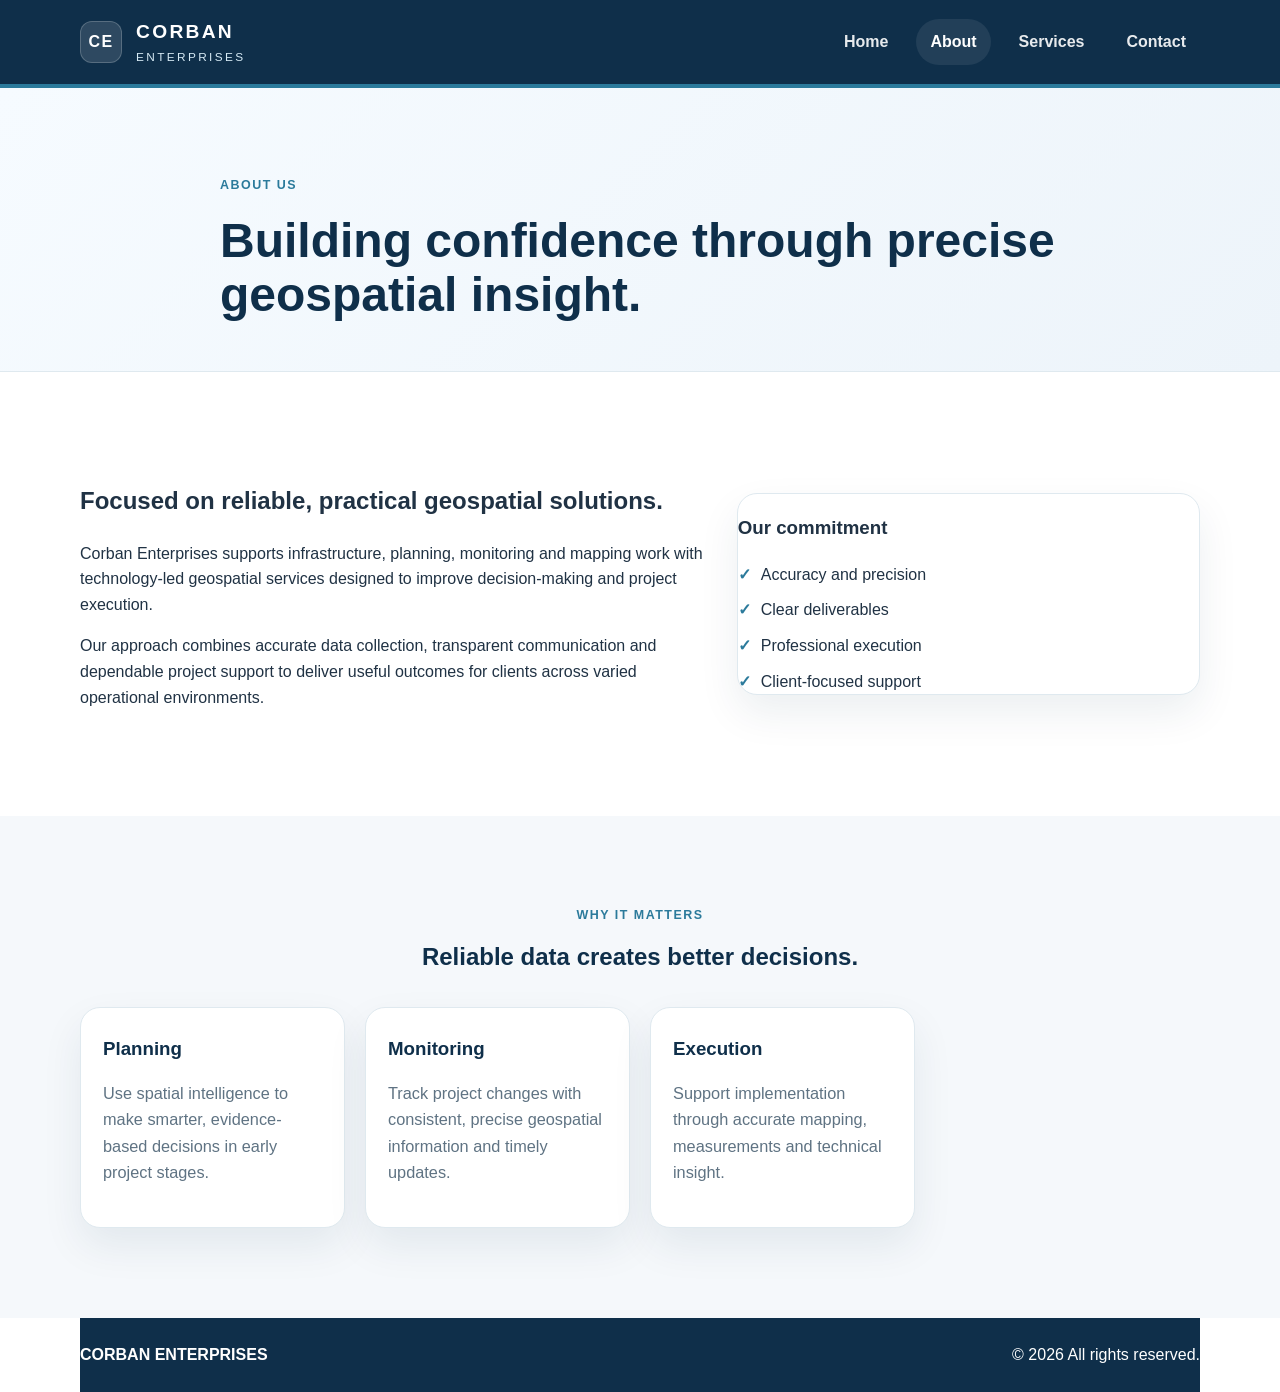
==== about.html @ 6159f9ee "Create a proper multi-page site structure with separate Home, About, Services, and Contact pages and" ====
<!DOCTYPE html>
<html lang="en">
<head>
  <meta charset="UTF-8">
  <meta name="viewport" content="width=device-width, initial-scale=1.0">
  <meta name="description" content="Learn about Corban Enterprises and our geospatial and survey expertise.">
  <title>Corban Enterprises | About</title>
  <link rel="stylesheet" href="style.css">
</head>
<body>
  <header class="site-header">
    <div class="container header-inner">
      <div class="brand" aria-label="Corban Enterprises">
        <span class="brand-mark">CE</span>
        <div>
          <h1>CORBAN</h1>
          <p>ENTERPRISES</p>
        </div>
      </div>

      <nav class="main-nav" aria-label="Main navigation">
        <a href="index.html">Home</a>
        <a href="about.html" class="active">About</a>
        <a href="services.html">Services</a>
        <a href="contact.html">Contact</a>
      </nav>
    </div>
  </header>

  <main>
    <section class="page-banner">
      <div class="container narrow">
        <p class="section-tag">ABOUT US</p>
        <h1>Building confidence through precise geospatial insight.</h1>
      </div>
    </section>

    <section class="section">
      <div class="container two-col">
        <div>
          <h2>Focused on reliable, practical geospatial solutions.</h2>
          <p>
            Corban Enterprises supports infrastructure, planning, monitoring and mapping work with
            technology-led geospatial services designed to improve decision-making and project execution.
          </p>
          <p>
            Our approach combines accurate data collection, transparent communication and dependable
            project support to deliver useful outcomes for clients across varied operational environments.
          </p>
        </div>

        <div class="card-box">
          <h3>Our commitment</h3>
          <ul class="check-list">
            <li>Accuracy and precision</li>
            <li>Clear deliverables</li>
            <li>Professional execution</li>
            <li>Client-focused support</li>
          </ul>
        </div>
      </div>
    </section>

    <section class="section alt-section">
      <div class="container">
        <div class="section-heading centered">
          <p class="section-tag">WHY IT MATTERS</p>
          <h2>Reliable data creates better decisions.</h2>
        </div>

        <div class="info-grid">
          <div class="info-box">
            <h3>Planning</h3>
            <p>Use spatial intelligence to make smarter, evidence-based decisions in early project stages.</p>
          </div>
          <div class="info-box">
            <h3>Monitoring</h3>
            <p>Track project changes with consistent, precise geospatial information and timely updates.</p>
          </div>
          <div class="info-box">
            <h3>Execution</h3>
            <p>Support implementation through accurate mapping, measurements and technical insight.</p>
          </div>
        </div>
      </div>
    </section>
  </main>

  <footer>
    <div class="container footer-inner">
      <p><strong>CORBAN ENTERPRISES</strong></p>
      <p>© <span id="year"></span> All rights reserved.</p>
    </div>
  </footer>

  <script src="script.js"></script>
</body>
</html>
---- style.css ----
* {
  box-sizing: border-box;
}

:root {
  --navy: #0f2f4a;
  --navy-dark: #0a1f2d;
  --blue: #2b7a9b;
  --blue-soft: #eaf4f9;
  --line: #dfe9ef;
  --card: #ffffff;
  --text: #203244;
  --muted: #5f7383;
  --bg: #f5f8fb;
  --shadow: 0 18px 40px rgba(15, 47, 74, 0.08);
}

html {
  scroll-behavior: smooth;
}

body {
  margin: 0;
  font-family: Arial, Helvetica, sans-serif;
  color: var(--text);
  background: #ffffff;
  line-height: 1.6;
}

a {
  color: inherit;
  text-decoration: none;
}

img {
  max-width: 100%;
}

.container {
  width: min(1120px, calc(100% - 40px));
  margin: 0 auto;
}

.narrow {
  max-width: 840px;
}

.site-header {
  background: var(--navy);
  color: #fff;
  border-bottom: 4px solid var(--blue);
  position: sticky;
  top: 0;
  z-index: 30;
}

.header-inner {
  min-height: 84px;
  display: flex;
  justify-content: space-between;
  align-items: center;
  gap: 28px;
}

.brand {
  display: flex;
  align-items: center;
  gap: 14px;
}

.brand-mark {
  width: 42px;
  height: 42px;
  border-radius: 12px;
  display: inline-flex;
  align-items: center;
  justify-content: center;
  background: rgba(255,255,255,0.13);
  border: 1px solid rgba(255,255,255,0.2);
  font-weight: 700;
  letter-spacing: 0.08em;
}

.brand h1,
.brand p {
  margin: 0;
}

.brand h1 {
  font-size: 1.2rem;
  letter-spacing: 0.12em;
}

.brand p {
  color: #d6eaf5;
  font-size: 0.74rem;
  letter-spacing: 0.2em;
}

.main-nav {
  display: flex;
  gap: 14px;
  flex-wrap: wrap;
}

.main-nav a {
  padding: 10px 14px;
  font-weight: 600;
  color: rgba(255,255,255,0.9);
  border-radius: 999px;
  transition: 0.2s ease;
}

.main-nav a:hover,
.main-nav a.active {
  background: rgba(255,255,255,0.08);
  color: #fff;
}

.hero {
  background: linear-gradient(135deg, #eff6fb 0%, #eef4f8 42%, #f6fafc 100%);
  padding: 90px 0 80px;
}

.hero-layout {
  display: grid;
  grid-template-columns: 1.2fr 0.8fr;
  align-items: center;
  gap: 36px;
}

.eyebrow,
.section-tag,
.mini-label {
  margin: 0 0 18px;
  color: var(--blue);
  font-size: 0.78rem;
  letter-spacing: 0.12em;
  text-transform: uppercase;
  font-weight: 700;
}

.hero h2,
.section-copy h2,
.page-banner h1,
.section-heading h2,
.contact-card h2 {
  margin: 0 0 18px;
  color: var(--navy);
  line-height: 1.12;
}

.hero h2 {
  font-size: clamp(2.6rem, 6vw, 4.6rem);
}

.hero-text,
.section-copy p,
.info-box p,
.card-box p,
.contact-card p,
.service-card p,
.panel-block p,
.process-step p {
  color: var(--muted);
  font-size: 1.02rem;
}

.hero-actions {
  display: flex;
  flex-wrap: wrap;
  gap: 16px;
  margin-top: 28px;
}

.primary-button,
.secondary-button,
.email-button,
.disabled-button {
  display: inline-flex;
  align-items: center;
  justify-content: center;
  min-height: 48px;
  padding: 0 22px;
  border-radius: 999px;
  border: none;
  cursor: pointer;
  font-weight: 700;
  transition: 0.2s ease;
}

.primary-button,
.email-button {
  background: var(--navy);
  color: #fff;
  box-shadow: var(--shadow);
}

.primary-button:hover,
.email-button:hover {
  background: var(--navy-dark);
}

.secondary-button {
  background: transparent;
  border: 1px solid var(--navy);
  color: var(--navy);
}

.secondary-button:hover {
  background: var(--blue-soft);
}

.stats-bar {
  display: grid;
  grid-template-columns: repeat(3, minmax(0, 1fr));
  gap: 16px;
  margin-top: 42px;
}

.stats-bar div {
  background: rgba(255,255,255,0.7);
  border: 1px solid var(--line);
  border-radius: 16px;
  padding: 18px 14px;
}

.stats-bar strong {
  display: block;
  color: var(--navy);
  font-size: 1.5rem;
  margin-bottom: 6px;
}

.stats-bar span {
  font-size: 0.8rem;
  color: var(--muted);
}

.hero-panel {
  display: flex;
  justify-content: center;
}

.panel-card,
.card-box,
.contact-card,
.info-box,
.process-step,
.service-card {
  background: var(--card);
  border: 1px solid var(--line);
  border-radius: 20px;
  box-shadow: var(--shadow);
}

.highlight-card {
  width: min(100%, 420px);
  padding: 30px 26px;
}

.highlight-card h3 {
  margin: 0 0 12px;
  color: var(--navy);
  font-size: 1.7rem;
}

.highlight-card ul {
  margin: 0;
  padding-left: 18px;
  color: var(--muted);
  line-height: 2;
}

.section {
  padding: 90px 0;
}

.alt-section {
  background: var(--bg);
}

.split-inner,
.two-col,
.contact-layout {
  display: grid;
  grid-template-columns: 1.15fr 0.85fr;
  gap: 30px;
  align-items: center;
}

.section-copy h2,
.page-banner h1 {
  font-size: clamp(2rem, 4vw, 3rem);
}

.feature-panel {
  display: grid;
  gap: 18px;
}

.panel-block {
  padding: 26px 22px;
  border: 1px solid var(--line);
  background: var(--bg);
  border-radius: 18px;
}

.panel-block span {
  display: inline-block;
  color: var(--blue);
  font-weight: 700;
  margin-bottom: 10px;
}

.panel-block h3,
.info-box h3,
.service-card h3,
.contact-card h2 {
  margin: 0 0 10px;
  color: var(--navy);
}

.section-heading {
  margin-bottom: 36px;
}

.section-heading.centered {
  text-align: center;
}

.service-grid,
.info-grid {
  display: grid;
  grid-template-columns: repeat(4, minmax(0, 1fr));
  gap: 20px;
}

.large-grid {
  grid-template-columns: repeat(2, minmax(0, 1fr));
}

.service-card {
  padding: 26px 22px;
}

.large-card {
  min-height: 220px;
}

.service-icon {
  display: inline-flex;
  align-items: center;
  justify-content: center;
  width: 44px;
  height: 44px;
  border-radius: 12px;
  background: var(--blue-soft);
  color: var(--navy);
  font-weight: 700;
  margin-bottom: 18px;
}

.page-banner {
  padding: 88px 0 32px;
  background: linear-gradient(135deg, #f6fbff 0%, #edf4fa 100%);
  border-bottom: 1px solid var(--line);
}

.check-list {
  list-style: none;
  padding: 0;
  margin: 18px 0 0;
  display: grid;
  gap: 10px;
  color: var(--text);
}

.check-list li::before {
  content: "✓";
  color: var(--blue);
  font-weight: bold;
  margin-right: 10px;
}

.info-box {
  padding: 26px 22px;
}

.contact-card {
  padding: 30px 26px;
}

.muted-card {
  background: #f8fbfe;
}

.contact-row {
  display: flex;
  justify-content: space-between;
  gap: 15px;
  padding: 14px 0;
  border-bottom: 1px solid var(--line);
}

.label {
  color: var(--muted);
}

.disabled-button {
  width: 100%;
  background: #dfeaf1;
  color: var(--navy);
  margin-top: 18px;
  cursor: default;
  box-shadow: none;
}

.footer-inner {
  display: flex;
  justify-content: space-between;
  align-items: center;
  gap: 20px;
  flex-wrap: wrap;
  background: var(--navy);
  color: #fff;
  padding: 24px 0;
}

.footer-inner p {
  margin: 0;
}

@media (max-width: 900px) {
  .hero-layout,
  .split-inner,
  .two-col,
  .contact-layout {
    grid-template-columns: 1fr;
  }

  .service-grid,
  .info-grid,
  .large-grid {
    grid-template-columns: repeat(2, minmax(0, 1fr));
  }
}

@media (max-width: 680px) {
  .header-inner {
    flex-direction: column;
    align-items: flex-start;
    padding: 18px 0;
  }

  .main-nav {
    width: 100%;
  }

  .main-nav a {
    flex: 1 1 auto;
    text-align: center;
  }

  .hero {
    padding-top: 70px;
  }

  .stats-bar,
  .service-grid,
  .info-grid,
  .large-grid {
    grid-template-columns: 1fr;
  }

  .section {
    padding: 70px 0;
  }

  .page-banner {
    padding-top: 68px;
  }
}
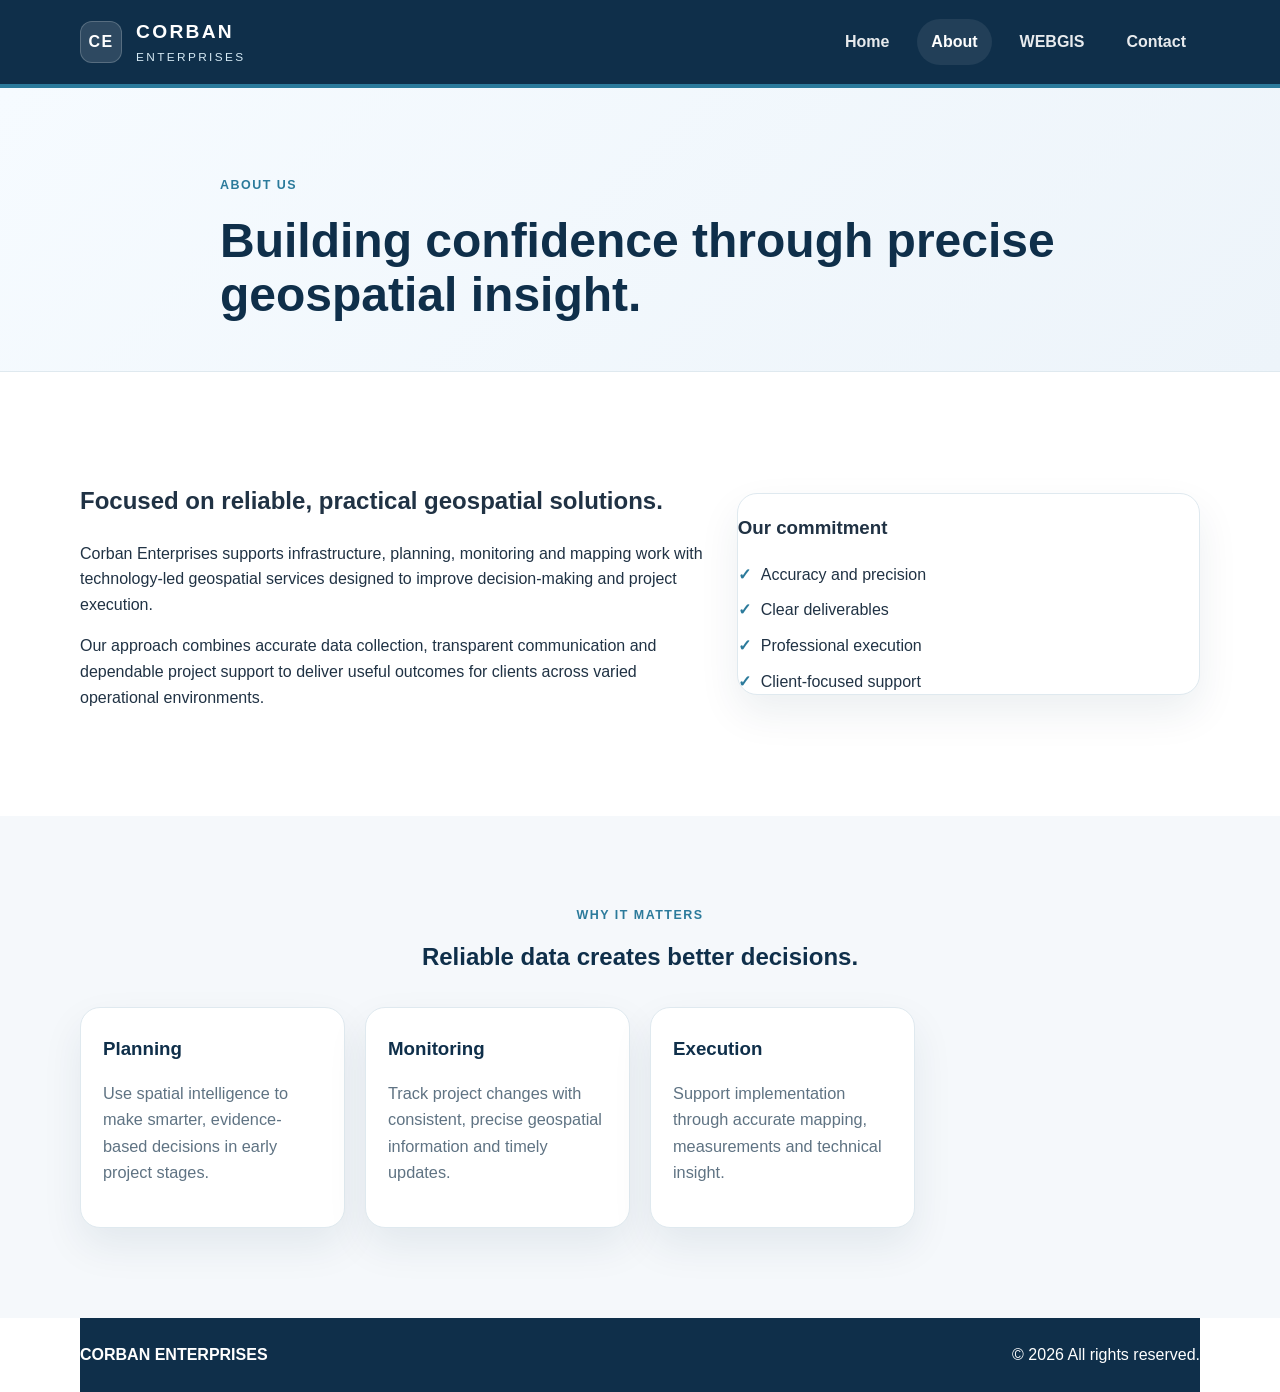
==== commit 65b6be83: "Simplify the site to a single WEBGIS offering and standardize the navigation across pages." ====
--- a/about.html
+++ b/about.html
@@ -3,7 +3,7 @@
 <head>
   <meta charset="UTF-8">
   <meta name="viewport" content="width=device-width, initial-scale=1.0">
-  <meta name="description" content="Learn about Corban Enterprises and our geospatial and survey expertise.">
+  <meta name="description" content="Learn about Corban Enterprises and our geospatial expertise.">
   <title>Corban Enterprises | About</title>
   <link rel="stylesheet" href="style.css">
 </head>
@@ -21,7 +21,7 @@
       <nav class="main-nav" aria-label="Main navigation">
         <a href="index.html">Home</a>
         <a href="about.html" class="active">About</a>
-        <a href="services.html">Services</a>
+        <a href="services.html">WEBGIS</a>
         <a href="contact.html">Contact</a>
       </nav>
     </div>
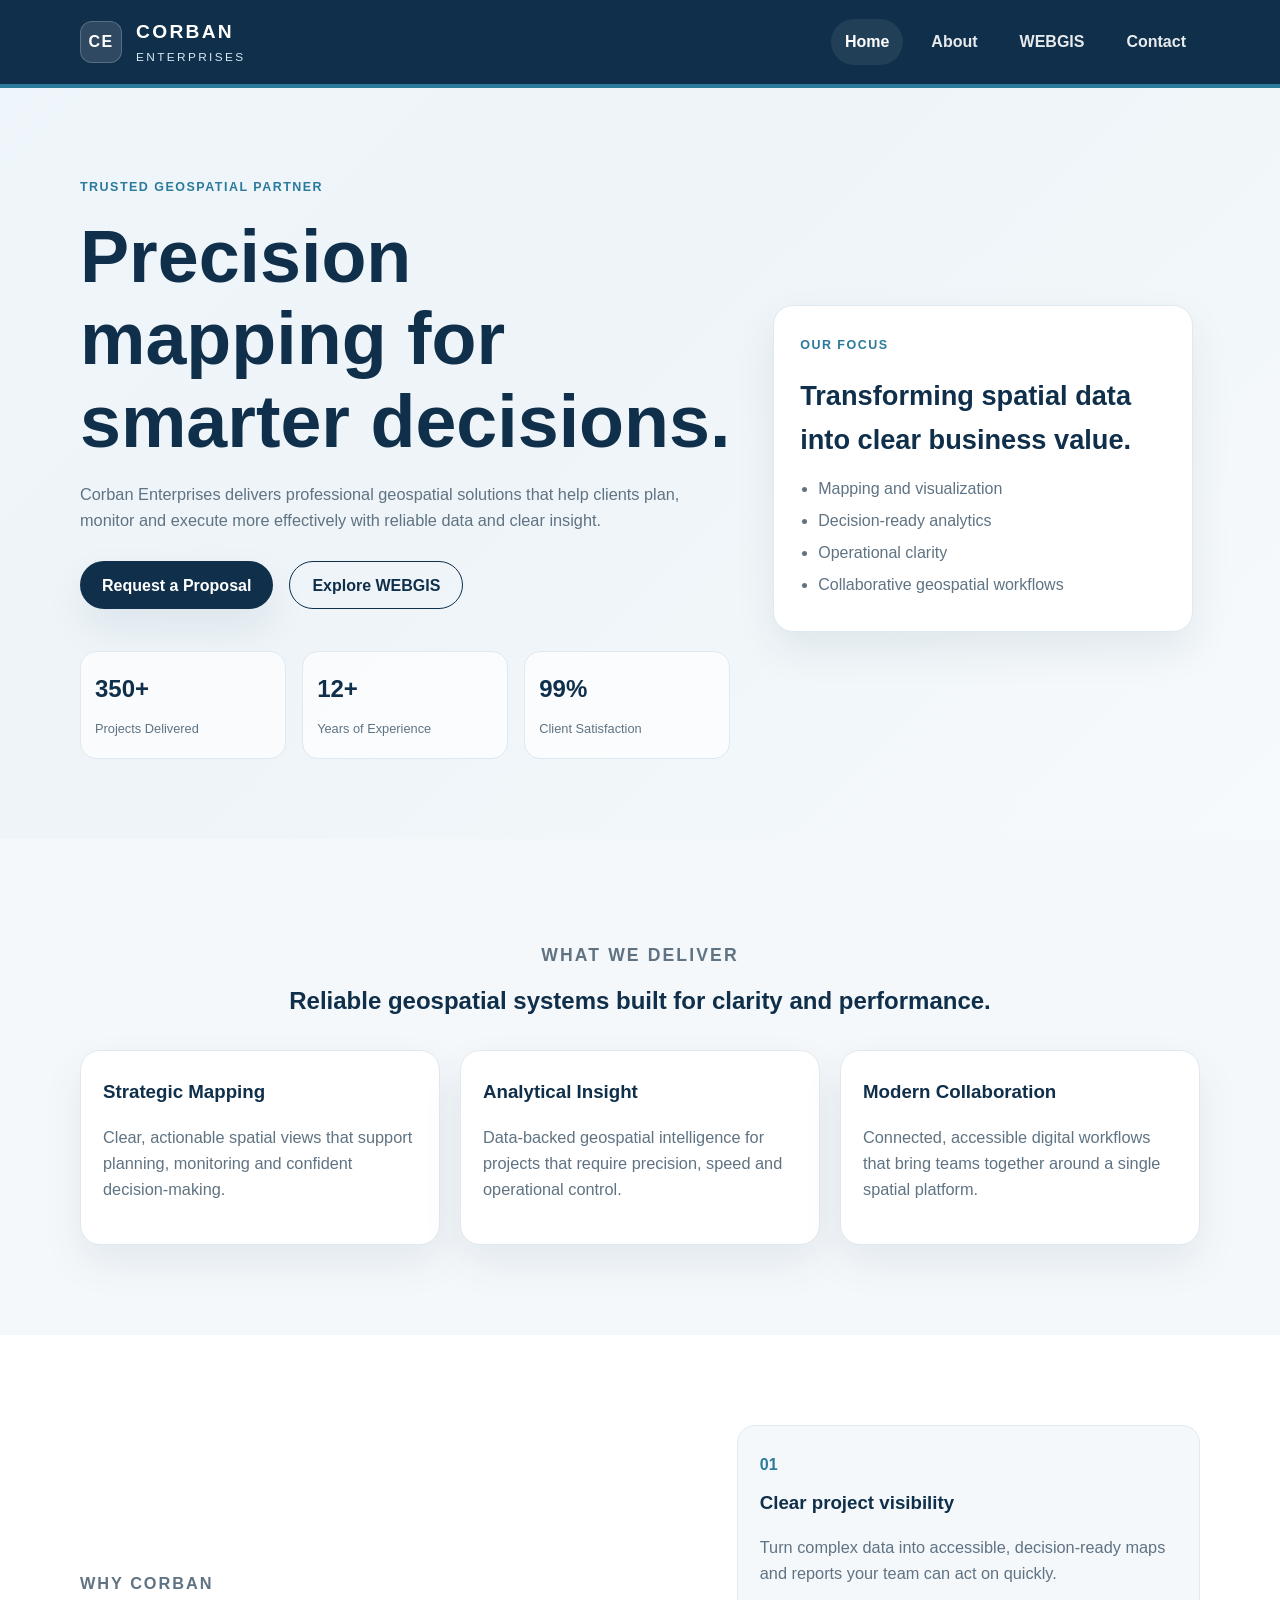
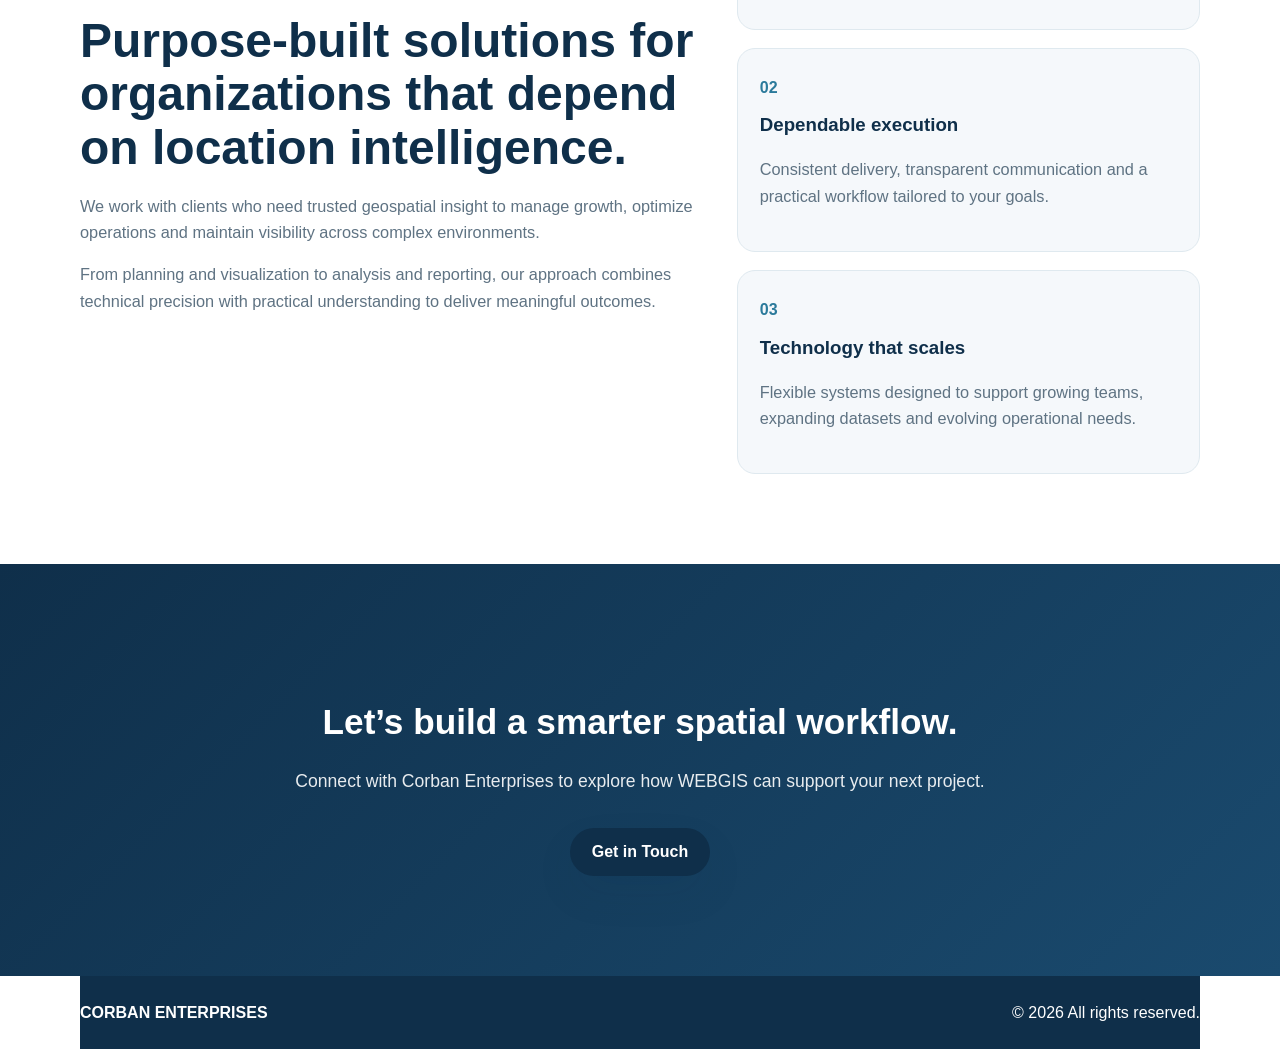
==== commit 826028f4: "Review and improve the website across all pages with a cohesive premium WebGIS design and consistent" ====
--- a/about.html
+++ b/about.html
@@ -3,8 +3,8 @@
 <head>
   <meta charset="UTF-8">
   <meta name="viewport" content="width=device-width, initial-scale=1.0">
-  <meta name="description" content="Learn about Corban Enterprises and our geospatial expertise.">
-  <title>Corban Enterprises | About</title>
+  <meta name="description" content="Corban Enterprises delivers a unified WebGIS platform for mapping, analysis and decision support.">
+  <title>Corban Enterprises | Home</title>
   <link rel="stylesheet" href="style.css">
 </head>
 <body>
@@ -19,8 +19,8 @@
       </div>
 
       <nav class="main-nav" aria-label="Main navigation">
-        <a href="index.html">Home</a>
-        <a href="about.html" class="active">About</a>
+        <a href="index.html" class="active">Home</a>
+        <a href="about.html">About</a>
         <a href="services.html">WEBGIS</a>
         <a href="contact.html">Contact</a>
       </nav>
@@ -28,35 +28,48 @@
   </header>
 
   <main>
-    <section class="page-banner">
-      <div class="container narrow">
-        <p class="section-tag">ABOUT US</p>
-        <h1>Building confidence through precise geospatial insight.</h1>
-      </div>
-    </section>
+    <section class="hero home-hero">
+      <div class="container hero-layout">
+        <div class="hero-copy">
+          <p class="eyebrow">TRUSTED GEOSPATIAL PARTNER</p>
+          <h2>Precision mapping for smarter decisions.</h2>
+          <p class="hero-text">
+            Corban Enterprises delivers professional geospatial solutions that help clients plan,
+            monitor and execute more effectively with reliable data and clear insight.
+          </p>
 
-    <section class="section">
-      <div class="container two-col">
-        <div>
-          <h2>Focused on reliable, practical geospatial solutions.</h2>
-          <p>
-            Corban Enterprises supports infrastructure, planning, monitoring and mapping work with
-            technology-led geospatial services designed to improve decision-making and project execution.
-          </p>
-          <p>
-            Our approach combines accurate data collection, transparent communication and dependable
-            project support to deliver useful outcomes for clients across varied operational environments.
-          </p>
+          <div class="hero-actions">
+            <a class="primary-button" href="contact.html">Request a Proposal</a>
+            <a class="secondary-button" href="services.html">Explore WEBGIS</a>
+          </div>
+
+          <div class="stats-bar" aria-label="Company statistics">
+            <div>
+              <strong>350+</strong>
+              <span>Projects Delivered</span>
+            </div>
+            <div>
+              <strong>12+</strong>
+              <span>Years of Experience</span>
+            </div>
+            <div>
+              <strong>99%</strong>
+              <span>Client Satisfaction</span>
+            </div>
+          </div>
         </div>
 
-        <div class="card-box">
-          <h3>Our commitment</h3>
-          <ul class="check-list">
-            <li>Accuracy and precision</li>
-            <li>Clear deliverables</li>
-            <li>Professional execution</li>
-            <li>Client-focused support</li>
-          </ul>
+        <div class="hero-panel">
+          <div class="panel-card highlight-card">
+            <p class="mini-label">OUR FOCUS</p>
+            <h3>Transforming spatial data into clear business value.</h3>
+            <ul>
+              <li>Mapping and visualization</li>
+              <li>Decision-ready analytics</li>
+              <li>Operational clarity</li>
+              <li>Collaborative geospatial workflows</li>
+            </ul>
+          </div>
         </div>
       </div>
     </section>
@@ -64,23 +77,70 @@
     <section class="section alt-section">
       <div class="container">
         <div class="section-heading centered">
-          <p class="section-tag">WHY IT MATTERS</p>
-          <h2>Reliable data creates better decisions.</h2>
+          <p class="section-tag">WHAT WE DELIVER</p>
+          <h2>Reliable geospatial systems built for clarity and performance.</h2>
         </div>
 
-        <div class="info-grid">
-          <div class="info-box">
-            <h3>Planning</h3>
-            <p>Use spatial intelligence to make smarter, evidence-based decisions in early project stages.</p>
+        <div class="card-grid three-col">
+          <article class="info-box">
+            <h3>Strategic Mapping</h3>
+            <p>Clear, actionable spatial views that support planning, monitoring and confident decision-making.</p>
+          </article>
+
+          <article class="info-box">
+            <h3>Analytical Insight</h3>
+            <p>Data-backed geospatial intelligence for projects that require precision, speed and operational control.</p>
+          </article>
+
+          <article class="info-box">
+            <h3>Modern Collaboration</h3>
+            <p>Connected, accessible digital workflows that bring teams together around a single spatial platform.</p>
+          </article>
+        </div>
+      </div>
+    </section>
+
+    <section class="section">
+      <div class="container two-col">
+        <div class="section-copy">
+          <p class="section-tag">WHY CORBAN</p>
+          <h2>Purpose-built solutions for organizations that depend on location intelligence.</h2>
+          <p>
+            We work with clients who need trusted geospatial insight to manage growth, optimize operations and maintain visibility across complex environments.
+          </p>
+          <p>
+            From planning and visualization to analysis and reporting, our approach combines technical precision with practical understanding to deliver meaningful outcomes.
+          </p>
+        </div>
+
+        <div class="feature-panel">
+          <div class="panel-block">
+            <span>01</span>
+            <h3>Clear project visibility</h3>
+            <p>Turn complex data into accessible, decision-ready maps and reports your team can act on quickly.</p>
           </div>
-          <div class="info-box">
-            <h3>Monitoring</h3>
-            <p>Track project changes with consistent, precise geospatial information and timely updates.</p>
+
+          <div class="panel-block">
+            <span>02</span>
+            <h3>Dependable execution</h3>
+            <p>Consistent delivery, transparent communication and a practical workflow tailored to your goals.</p>
           </div>
-          <div class="info-box">
-            <h3>Execution</h3>
-            <p>Support implementation through accurate mapping, measurements and technical insight.</p>
+
+          <div class="panel-block">
+            <span>03</span>
+            <h3>Technology that scales</h3>
+            <p>Flexible systems designed to support growing teams, expanding datasets and evolving operational needs.</p>
           </div>
+        </div>
+      </div>
+    </section>
+
+    <section class="section cta-section">
+      <div class="container narrow cta-container">
+        <div class="cta-card">
+          <h2>Let’s build a smarter spatial workflow.</h2>
+          <p>Connect with Corban Enterprises to explore how WEBGIS can support your next project.</p>
+          <a href="contact.html" class="primary-button">Get in Touch</a>
         </div>
       </div>
     </section>
@@ -96,3 +156,4 @@
   <script src="script.js"></script>
 </body>
 </html>
+
--- a/style.css
+++ b/style.css
@@ -7,12 +7,14 @@
   --navy-dark: #0a1f2d;
   --blue: #2b7a9b;
   --blue-soft: #eaf4f9;
+  --blue-lighter: #d4e8f0;
   --line: #dfe9ef;
   --card: #ffffff;
   --text: #203244;
   --muted: #5f7383;
   --bg: #f5f8fb;
   --shadow: 0 18px 40px rgba(15, 47, 74, 0.08);
+  --shadow-sm: 0 8px 20px rgba(15, 47, 74, 0.06);
 }
 
 html {
@@ -161,7 +163,11 @@
 .contact-card p,
 .service-card p,
 .panel-block p,
-.process-step p {
+.process-step p,
+.feature-card p,
+.use-case-card p,
+.banner-description,
+.benefit-highlight-card p {
   color: var(--muted);
   font-size: 1.02rem;
 }
@@ -247,7 +253,9 @@
 .contact-card,
 .info-box,
 .process-step,
-.service-card {
+.service-card,
+.feature-card,
+.use-case-card {
   background: var(--card);
   border: 1px solid var(--line);
   border-radius: 20px;
@@ -282,7 +290,8 @@
 
 .split-inner,
 .two-col,
-.contact-layout {
+.contact-layout,
+.alt-split {
   display: grid;
   grid-template-columns: 1.15fr 0.85fr;
   gap: 30px;
@@ -316,7 +325,10 @@
 .panel-block h3,
 .info-box h3,
 .service-card h3,
-.contact-card h2 {
+.contact-card h2,
+.feature-card h3,
+.use-case-card h3,
+.card-box h3 {
   margin: 0 0 10px;
   color: var(--navy);
 }
@@ -329,42 +341,230 @@
   text-align: center;
 }
 
-.service-grid,
-.info-grid {
+.section-heading p {
+  color: var(--muted);
+  font-size: 1.1rem;
+  margin-top: 12px;
+}
+
+.card-grid {
   display: grid;
-  grid-template-columns: repeat(4, minmax(0, 1fr));
   gap: 20px;
 }
 
-.large-grid {
-  grid-template-columns: repeat(2, minmax(0, 1fr));
+.three-col {
+  grid-template-columns: repeat(3, minmax(0, 1fr));
 }
 
-.service-card {
+.info-box,
+.contact-card,
+.card-box {
   padding: 26px 22px;
-}
-
-.large-card {
-  min-height: 220px;
-}
-
-.service-icon {
-  display: inline-flex;
-  align-items: center;
-  justify-content: center;
-  width: 44px;
-  height: 44px;
-  border-radius: 12px;
-  background: var(--blue-soft);
-  color: var(--navy);
-  font-weight: 700;
-  margin-bottom: 18px;
 }
 
 .page-banner {
   padding: 88px 0 32px;
   background: linear-gradient(135deg, #f6fbff 0%, #edf4fa 100%);
   border-bottom: 1px solid var(--line);
+}
+
+.webgis-banner {
+  padding: 120px 0 48px;
+  background: linear-gradient(135deg, #0f2f4a 0%, #1a4a6e 50%, #2b7a9b 100%);
+  border-bottom: none;
+  color: #fff;
+}
+
+.webgis-banner h1 {
+  color: #fff;
+  font-size: clamp(2.4rem, 5vw, 3.8rem);
+  margin-bottom: 24px;
+}
+
+.webgis-banner .section-tag {
+  color: #d4e8f0;
+}
+
+.banner-description {
+  color: rgba(255, 255, 255, 0.88);
+  font-size: 1.15rem;
+  max-width: 600px;
+}
+
+.webgis-hero {
+  background: #f5f8fb;
+  padding: 80px 0;
+}
+
+.webgis-intro {
+  max-width: 900px;
+  margin: 0 auto;
+}
+
+.intro-content h2 {
+  font-size: 2.2rem;
+  margin-bottom: 24px;
+  color: var(--navy);
+}
+
+.intro-content p {
+  font-size: 1.1rem;
+  line-height: 1.8;
+  color: var(--text);
+}
+
+.features-section {
+  background: #fff;
+  padding: 100px 0;
+}
+
+.features-grid {
+  display: grid;
+  grid-template-columns: repeat(auto-fit, minmax(320px, 1fr));
+  gap: 28px;
+  margin-top: 60px;
+}
+
+.feature-card {
+  padding: 36px 28px;
+  text-align: center;
+  transition: all 0.3s ease;
+  box-shadow: var(--shadow-sm);
+}
+
+.feature-card:hover,
+.use-case-card:hover {
+  transform: translateY(-4px);
+  box-shadow: var(--shadow);
+  border-color: var(--blue);
+}
+
+.feature-icon {
+  font-size: 3rem;
+  margin-bottom: 16px;
+  display: block;
+}
+
+.feature-card p {
+  color: var(--muted);
+  font-size: 0.95rem;
+  line-height: 1.7;
+  margin: 0;
+}
+
+.use-cases-section {
+  background: linear-gradient(135deg, #eff6fb 0%, #eaf4f9 100%);
+  padding: 100px 0;
+}
+
+.use-cases-grid {
+  display: grid;
+  grid-template-columns: repeat(auto-fit, minmax(280px, 1fr));
+  gap: 24px;
+  margin-top: 60px;
+}
+
+.use-case-card {
+  background: #fff;
+  border-left: 4px solid var(--blue);
+  border-radius: 12px;
+  padding: 32px 28px;
+  box-shadow: var(--shadow-sm);
+  transition: all 0.3s ease;
+}
+
+.use-case-card p {
+  color: var(--muted);
+  font-size: 0.95rem;
+  margin: 0;
+  line-height: 1.7;
+}
+
+.benefits-section {
+  background: #fff;
+  padding: 100px 0;
+}
+
+.alt-split {
+  grid-template-columns: 1fr 1fr;
+  gap: 50px;
+  align-items: flex-start;
+}
+
+.benefits-list h2 {
+  color: var(--navy);
+  font-size: 2rem;
+  margin-bottom: 36px;
+}
+
+.benefits-check {
+  list-style: none;
+  padding: 0;
+  margin: 0;
+  display: flex;
+  flex-direction: column;
+  gap: 18px;
+}
+
+.benefits-check li {
+  color: var(--text);
+  font-size: 1.05rem;
+  padding-left: 32px;
+  position: relative;
+  line-height: 1.6;
+}
+
+.benefits-check li::before {
+  content: "✓";
+  position: absolute;
+  left: 0;
+  color: var(--blue);
+  font-weight: bold;
+  font-size: 1.3rem;
+}
+
+.benefit-highlight-card {
+  background: linear-gradient(135deg, #eaf4f9 0%, #d4e8f0 100%);
+  border: 1px solid var(--blue-soft);
+  border-radius: 16px;
+  padding: 42px 32px;
+  text-align: center;
+}
+
+.benefit-highlight-card .mini-label {
+  color: var(--blue);
+}
+
+.benefit-highlight-card h3 {
+  color: var(--navy);
+  font-size: 1.8rem;
+  margin: 12px 0;
+}
+
+.cta-section {
+  background: linear-gradient(135deg, #0f2f4a 0%, #1a4a6e 100%);
+  padding: 100px 0;
+  text-align: center;
+}
+
+.cta-container {
+  max-width: 700px;
+}
+
+.cta-card {
+  color: #fff;
+}
+
+.cta-card h2 {
+  color: #fff;
+  font-size: 2.2rem;
+  margin-bottom: 16px;
+}
+
+.cta-card p {
+  color: rgba(255, 255, 255, 0.9);
+  font-size: 1.1rem;
+  margin-bottom: 32px;
 }
 
 .check-list {
@@ -381,14 +581,6 @@
   color: var(--blue);
   font-weight: bold;
   margin-right: 10px;
-}
-
-.info-box {
-  padding: 26px 22px;
-}
-
-.contact-card {
-  padding: 30px 26px;
 }
 
 .muted-card {
@@ -431,18 +623,61 @@
   margin: 0;
 }
 
+.single-service {
+  grid-template-columns: 1fr;
+  max-width: 700px;
+  margin: 0 auto;
+}
+
+.centered-card {
+  text-align: center;
+}
+
+.about-panel {
+  background: linear-gradient(180deg, #ffffff 0%, #f5f9fb 100%);
+}
+
+.stats-grid {
+  display: grid;
+  grid-template-columns: repeat(3, minmax(0, 1fr));
+  gap: 24px;
+}
+
+.stat-box {
+  background: var(--card);
+  border: 1px solid var(--line);
+  border-radius: 18px;
+  padding: 32px 24px;
+  text-align: center;
+  box-shadow: var(--shadow-sm);
+}
+
+.stat-box strong {
+  display: block;
+  color: var(--navy);
+  font-size: 2rem;
+  margin-bottom: 8px;
+}
+
+.stat-box span {
+  color: var(--muted);
+}
+
 @media (max-width: 900px) {
   .hero-layout,
-  .split-inner,
   .two-col,
-  .contact-layout {
+  .contact-layout,
+  .alt-split {
     grid-template-columns: 1fr;
   }
 
-  .service-grid,
-  .info-grid,
-  .large-grid {
+  .three-col,
+  .stats-grid {
     grid-template-columns: repeat(2, minmax(0, 1fr));
+  }
+
+  .section {
+    padding: 70px 0;
   }
 }
 
@@ -467,9 +702,10 @@
   }
 
   .stats-bar,
-  .service-grid,
-  .info-grid,
-  .large-grid {
+  .three-col,
+  .stats-grid,
+  .features-grid,
+  .use-cases-grid {
     grid-template-columns: 1fr;
   }
 
@@ -480,4 +716,21403 @@
   .page-banner {
     padding-top: 68px;
   }
+
+  .webgis-banner {
+    padding: 80px 0 32px;
+  }
 }
+
+
+
+
+
+
+
+
+
+
+
+
+
+
+
+
+
+
+
+
+
+
+
+
+
+
+
+
+
+
+
+
+
+
+
+
+
+
+
+
+
+
+
+
+
+
+
+
+
+
+
+
+
+
+
+
+
+
+
+
+
+
+
+
+
+
+
+
+
+
+
+
+
+
+
+
+
+
+
+
+
+
+
+
+
+
+
+
+
+
+
+
+
+
+
+
+
+
+
+
+
+
+
+
+
+
+
+
+
+
+
+
+
+
+
+
+
+
+
+
+
+
+
+
+
+
+
+
+
+
+
+
+
+
+
+
+
+
+
+
+
+
+
+
+
+
+
+
+
+
+
+
+
+
+
+
+
+
+
+
+
+
+
+
+
+
+
+
+
+
+
+
+
+
+
+
+
+
+
+
+
+
+
+
+
+
+
+
+
+
+
+
+
+
+
+
+
+
+
+
+
+
+
+
+
+
+
+
+
+
+
+
+
+
+
+
+
+
+
+
+
+
+
+
+
+
+
+
+
+
+
+
+
+
+
+
+
+
+
+
+
+
+
+
+
+
+
+
+
+
+
+
+
+
+
+
+
+
+
+
+
+
+
+
+
+
+
+
+
+
+
+
+
+
+
+
+
+
+
+
+
+
+
+
+
+
+
+
+
+
+
+
+
+
+
+
+
+
+
+
+
+
+
+
+
+
+
+
+
+
+
+
+
+
+
+
+
+
+
+
+
+
+
+
+
+
+
+
+
+
+
+
+
+
+
+
+
+
+
+
+
+
+
+
+
+
+
+
+
+
+
+
+
+
+
+
+
+
+
+
+
+
+
+
+
+
+
+
+
+
+
+
+
+
+
+
+
+
+
+
+
+
+
+
+
+
+
+
+
+
+
+
+
+
+
+
+
+
+
+
+
+
+
+
+
+
+
+
+
+
+
+
+
+
+
+
+
+
+
+
+
+
+
+
+
+
+
+
+
+
+
+
+
+
+
+
+
+
+
+
+
+
+
+
+
+
+
+
+
+
+
+
+
+
+
+
+
+
+
+
+
+
+
+
+
+
+
+
+
+
+
+
+
+
+
+
+
+
+
+
+
+
+
+
+
+
+
+
+
+
+
+
+
+
+
+
+
+
+
+
+
+
+
+
+
+
+
+
+
+
+
+
+
+
+
+
+
+
+
+
+
+
+
+
+
+
+
+
+
+
+
+
+
+
+
+
+
+
+
+
+
+
+
+; 
+
+
+
+
+
+
+
+
+
+
+
+
+
+
+
+
+
+
+
+
+
+
+
+
+
+
+
+
+
+
+
+
+
+
+
+
+
+
+
+
+
+
+
+
+
+
+
+
+
+
+
+
+
+
+
+
+
+
+
+
+
+
+
+
+
+
+
+
+
+
+
+
+
+
+
+
+
+
+
+
+
+
+
+
+
+
+
+
+
+
+
+
+
+
+
+
+
+
+
+
+
+
+
+
+
+
+
+
+
+
+
+
+
+
+
+
+
+
+
+
+
+
+
+
+
+
+
+
+
+
+
+
+
+
+
+
+
+
+
+
+
+
+
+
+
+
+
+
+
+
+
+
+
+
+
+
+
+
+
+
+
+
+
+
+
+
+
+
+
+
+
+
+
+
+
+
+
+
+
+
+
+
+
+
+
+
+
+
+
+n
+
+
+
+
+
+
+
+
+
+
+
+
+
+
+
+
+
+
+
+
+
+
+
+
+
+
+
+
+
+
+
+
+
+
+
+
+
+
+
+
+
+
+
+
+
+
+
+
+
+
+
+
+
+
+
+
+
+
+
+
+
+
+
+
+
+
+
+
+
+
+
+
+
+
+
+
+
+
+
+
+
+
+
+
+
+
+
+
+
+
+
+
+
+
+
+
+
+
+
+
+
+
+
+
+
+
+
+
+
+
+
+
+
+
+
+
+
+
+
+
+
+
+
+
+
+
+
+
+
+
+
+
+
+
+
+
+
+
+
+
+
+
+
+
+
+
+
+
+
+
+
+
+
+
+
+
+
+
+
+
+
+
+
+
+
+
+
+
+
+
+
+
+
+
+
+
+n
+
+
+n
+
+
+
+
+
+
+
+
+
+
+
+
+
+
+
+
+
+
+
+
+
+
+
+
+
+
+
+
+
+
+
+
+
+
+
+
+
+
+
+
+
+
+
+
+
+
+
+
+
+
+
+
+
+
+
+
+
+
+
+
+
+
+
+
+
+
+
+
+
+
+
+
+
+
+
+
+
+
+
+
+
+
+
+
+
+
+
+
+
+
+
+
+
+
+
+
+
+
+
+
+
+
+
+
+
+
+
+
+
+
+
+
+
+
+
+
+
+
+
+
+
+
+
+
+
+
+
+n
+
+
+
+
+
+
+
+
+
+
+
+
+
+
+
+
+
+
+
+
+
+
+
+
+
+
+
+
+
+
+
+
+
+
+
+
+
+
+
+
+
+
+
+
+
+
+
+
+
+
+
+
+
+
+
+
+
+
+
+
+
+
+
+
+
+
+
+
+
+
+
+
+n
+
+
+
+
+
+
+
+
+
+
+
+
+
+
+
+
+
+
+
+
+
+
+
+
+
+
+
+
+
+
+
+
+
+
+
+
+
+
+
+
+
+
+
+
+
+
+
+
+
+
+n
+
+
+
+
+
+
+
+
+
+
+
+
+
+
+n
+
+
+
+
+
+n
+
+
+
+
+
+n
+
+n
+
+
+
+
+n
+
+n
+
+
+
+
+
+
+n
+
+
+
+
+
+n
+
+
+
+
+
+n
+
+
+
+
+
+
+
+
+
+
+
+n
+
+
+
+n
+
+
+
+
+
+
+
+
+
+
+
+
+
+
+
+
+
+
+
+
+
+
+
+
+
+
+
+
+
+
+
+
+
+
+
+
+
+
+
+
+
+
+
+
+
+
+
+n
+
+
+n
+
+
+
+
+
+
+
+
+
+
+
+
+
+
+
+
+
+
+
+
+
+
+
+
+
+
+
+
+
+
+
+
+
+
+
+
+
+
+
+n
+
+
+
+n
+
+
+
+n
+
+n
+
+
+
+
+
+
+n
+
+
+
+
+
+
+
+
+
+
+
+
+
+
+n
+
+n
+
+
+
+
+
+
+
+
+
+
+
+
+
+n
+
+
+n
+
+
+
+
+
+
+
+n
+
+
+
+
+
+
+
+n
+
+
+
+n
+
+
+
+
+
+n
+
+
+
+
+
+n
+
+
+
+
+n
+
+
+
+
+
+
+
+n
+
+
+
+n
+
+
+n
+
+
+n
+
+
+
+
+
+n
+
+
+
+
+
+
+
+
+
+
+
+
+
+n
+
+
+
+n
+
+
+
+
+
+n
+
+
+
+n
+
+n
+
+
+
+
+n
+
+
+
+
+
+n
+
+
+
+
+
+
+
+
+n
+
+
+
+n
+
+
+n
+
+
+
+
+n
+
+
+
+
+n
+
+
+
+
+n
+
+n
+
+
+
+
+
+
+n
+
+
+
+
+
+
+
+
+
+
+n
+
+
+n
+n
+
+
+
+
+
+n
+
+
+
+
+
+n
+
+n
+
+
+
+
+
+n
+
+
+
+
+
+
+
+
+n
+
+
+
+n
+
+
+
+
+
+n
+
+
+
+
+n
+
+
+
+
+n
+
+n
+n
+
+
+
+
+n
+
+
+
+
+
+
+n
+
+n
+
+
+
+
+n
+
+
+
+
+
+
+n
+
+
+
+
+n
+
+
+n
+
+
+
+
+
+n
+
+
+
+
+n
+
+
+
+
+
+n
+
+
+
+
+
+
+n
+
+
+
+
+n
+
+
+n
+
+
+
+
+
+n
+
+
+
+
+n
+
+
+
+
+n
+
+
+n
+
+
+n
+
+
+
+n
+
+
+n
+
+
+
+
+n
+
+
+
+n
+
+
+
+
+n
+
+
+n
+
+
+
+
+n
+
+
+n
+
+
+
+
+n
+
+
+
+n
+
+
+
+n
+
+
+
+n
+
+
+n
+
+
+
+
+n
+
+
+
+n
+
+
+
+
+n
+
+
+n
+n
+
+
+
+n
+
+
+
+n
+
+n
+
+
+
+
+n
+
+
+n
+
+
+n
+
+
+n
+
+
+
+n
+
+
+n
+
+
+n
+
+
+n
+
+
+n
+
+
+n
+
+
+n
+
+
+n
+
+
+n
+
+
+n
+
+
+n
+
+
+n
+
+
+n
+
+
+n
+
+
+n
+
+
+n
+
+
+n
+
+
+n
+
+
+n
+
+
+n
+
+
+n
+
+
+n
+
+
+n
+
+
+n
+
+
+n
+
+
+n
+
+
+n
+
+
+n
+n
+
+
+
+
+n
+
+
+n
+
+
+n
+
+
+n
+
+
+n
+
+
+n
+
+
+n
+
+
+n
+
+
+n
+
+
+n
+
+n
+
+
+n
+
+
+n
+
+
+n
+
+
+n
+
+
+n
+
+
+n
+
+
+n
+
+
+n
+
+
+n
+
+
+n
+
+
+n
+
+
+n
+
+
+n
+
+
+n
+
+
+n
+
+
+n
+
+n
+
+
+n
+
+
+n
+
+
+n
+
+
+n
+
+
+n
+
+
+n
+
+
+n
+n
+
+
+n
+
+
+n
+
+
+n
+
+
+n
+
+
+n
+
+
+n
+
+
+n
+
+
+n
+
+
+n
+
+
+n
+
+
+n
+
+
+n
+
+
+n
+
+
+n
+
+
+n
+
+
+n
+
+
+n
+
+
+n
+
+
+n
+
+
+n
+
+
+n
+
+
+n
+
+
+n
+
+
+n
+
+
+n
+
+
+n
+
+
+n
+
+
+n
+
+
+n
+
+
+n
+
+
+n
+
+
+n
+
+
+n
+
+
+n
+
+
+n
+
+
+n
+
+
+n
+
+
+n
+
+
+n
+
+
+n
+
+
+n
+
+
+n
+
+
+n
+
+
+n
+
+
+n
+
+
+n
+
+
+n
+
+
+n
+
+
+n
+
+
+n
+
+
+n
+
+
+n
+
+
+n
+
+
+n
+
+
+n
+
+
+n
+
+
+n
+
+
+n
+
+
+n
+
+
+n
+
+
+n
+
+
+n
+
+
+n
+
+
+n
+
+
+n
+
+
+n
+
+
+n
+
+
+n
+
+
+n
+
+
+n
+
+
+n
+
+
+n
+
+
+n
+
+
+n
+
+
+n
+
+
+n
+
+
+n
+
+
+n
+
+
+n
+
+
+n
+
+
+n
+
+
+n
+
+
+n
+
+
+n
+
+
+n
+
+
+n
+
+
+
+n
+
+
+n
+
+
+n
+
+
+n
+
+
+n
+
+
+n
+
+
+n
+
+
+n
+
+
+n
+
+
+n
+
+
+n
+
+
+n
+
+
+n
+
+
+n
+
+
+n
+
+
+n
+
+
+n
+
+
+n
+
+
+n
+
+
+n
+
+
+n
+
+
+n
+
+
+n
+
+
+n
+
+
+n
+
+
+n
+
+
+n
+
+
+n
+
+
+n
+
+
+n
+
+
+n
+
+
+n
+
+
+n
+
+
+n
+
+
+n
+
+
+n
+
+
+n
+
+
+n
+
+
+n
+
+
+n
+
+
+n
+
+
+n
+
+
+n
+
+
+n
+
+
+n
+
+
+n
+
+
+n
+
+
+n
+
+
+n
+
+
+n
+
+
+n
+
+
+n
+
+
+n
+
+
+n
+
+
+n
+
+
+n
+
+
+n
+
+
+n
+
+
+n
+
+
+n
+
+
+n
+
+
+n
+
+
+n
+
+
+n
+
+
+n
+
+
+n
+
+
+n
+
+
+n
+
+
+n
+
+
+n
+
+
+n
+
+
+n
+
+
+n
+
+
+n
+
+
+n
+
+
+n
+
+
+n
+
+
+n
+
+
+n
+
+
+n
+
+
+n
+
+
+n
+
+
+n
+
+
+n
+
+
+n
+
+
+n
+
+
+n
+
+
+n
+
+
+n
+
+
+n
+
+
+n
+
+
+n
+
+
+n
+
+
+n
+
+
+n
+
+
+n
+
+
+n
+
+
+n
+
+
+n
+
+
+n
+
+
+n
+
+
+n
+
+
+n
+
+
+n
+
+
+n
+
+
+n
+
+
+n
+
+
+n
+
+
+n
+
+
+n
+
+
+n
+
+
+n
+
+
+n
+
+
+n
+
+
+n
+
+
+n
+
+
+n
+
+
+n
+
+
+n
+
+
+n
+
+
+n
+
+
+n
+
+
+n
+
+
+n
+
+
+n
+
+
+n
+
+
+n
+
+
+n
+
+
+n
+
+
+n
+
+
+n
+
+
+n
+
+
+n
+
+
+n
+
+
+n
+
+
+n
+
+
+n
+
+
+n
+
+
+n
+
+
+n
+
+
+n
+
+
+n
+
+
+n
+
+
+n
+
+
+n
+
+
+n
+
+
+n
+
+
+n
+
+
+n
+
+
+n
+
+
+n
+
+
+n
+
+
+n
+
+
+n
+
+
+n
+
+
+n
+
+
+n
+
+
+n
+
+
+n
+
+
+n
+
+
+n
+
+
+n
+
+
+n
+
+
+n
+
+
+n
+
+
+n
+
+
+n
+
+
+n
+
+
+n
+
+
+n
+
+
+n
+
+
+n
+
+
+n
+
+
+n
+
+
+n
+
+
+n
+
+
+n
+
+
+n
+
+
+n
+
+
+n
+
+
+n
+
+
+n
+
+
+n
+
+
+n
+
+
+n
+
+
+n
+
+
+n
+
+
+n
+
+
+n
+
+
+n
+
+
+n
+
+
+n
+
+
+n
+
+
+n
+
+
+n
+
+
+n
+
+
+n
+
+
+n
+
+
+n
+
+
+n
+
+
+n
+
+
+n
+
+
+n
+
+
+n
+
+
+n
+
+
+n
+
+
+n
+
+
+n
+
+
+n
+
+
+n
+
+
+n
+
+
+n
+
+
+n
+
+
+n
+
+
+n
+
+
+n
+
+
+n
+
+
+n
+
+
+n
+
+
+n
+
+
+n
+
+
+n
+
+
+n
+
+
+n
+
+
+n
+
+
+n
+
+
+n
+
+
+n
+
+
+n
+
+
+n
+
+
+n
+
+
+n
+
+
+n
+
+
+n
+
+
+n
+
+
+n
+
+
+n
+
+
+n
+
+
+n
+
+
+n
+
+
+n
+
+
+n
+
+
+n
+
+
+n
+
+
+n
+
+
+n
+
+
+n
+
+
+n
+
+
+n
+
+
+n
+
+
+n
+
+
+n
+
+
+n
+
+
+n
+
+
+n
+
+
+n
+
+
+n
+
+
+n
+
+
+n
+
+
+n
+
+
+n
+
+
+n
+
+
+n
+
+
+n
+
+
+n
+
+
+n
+
+
+n
+
+
+n
+
+
+n
+
+
+n
+
+
+n
+
+
+n
+
+
+n
+
+
+n
+
+
+n
+
+
+n
+
+
+n
+
+
+n
+
+
+n
+
+
+n
+
+
+n
+
+
+n
+
+
+n
+
+
+n
+
+
+n
+
+
+n
+
+
+n
+
+
+n
+
+
+n
+
+
+n
+
+
+n
+
+
+n
+
+
+n
+
+
+n
+
+
+n
+
+
+n
+
+
+n
+
+
+n
+
+
+n
+
+
+n
+
+
+n
+
+
+n
+
+
+n
+
+
+n
+
+
+n
+
+
+n
+
+
+n
+
+
+n
+
+
+n
+
+
+n
+
+
+n
+
+
+n
+
+
+n
+
+
+n
+
+
+n
+
+
+n
+
+
+n
+
+
+n
+
+
+n
+
+
+n
+
+
+n
+
+
+n
+
+
+n
+
+
+n
+
+
+n
+
+
+n
+
+
+n
+
+
+n
+
+
+n
+
+
+n
+
+
+n
+
+
+n
+
+
+n
+
+
+n
+
+
+n
+
+
+n
+
+
+n
+
+
+n
+
+
+n
+
+
+n
+
+
+n
+
+
+n
+
+
+n
+
+
+n
+
+
+n
+
+
+n
+
+
+n
+
+
+n
+
+
+n
+
+
+n
+
+
+n
+
+
+n
+
+
+n
+
+
+n
+
+
+n
+
+
+n
+
+
+n
+
+
+n
+
+
+n
+
+
+n
+
+
+n
+
+
+n
+
+
+n
+
+
+n
+
+
+n
+
+
+n
+
+
+n
+
+
+n
+
+
+n
+
+
+n
+
+
+n
+
+
+n
+
+
+n
+
+
+n
+
+
+n
+
+
+n
+
+
+n
+
+
+n
+
+
+n
+
+
+n
+
+
+n
+
+
+n
+
+
+n
+
+
+n
+
+
+n
+
+
+n
+
+
+n
+
+
+n
+
+
+n
+
+
+n
+
+
+n
+
+
+n
+
+
+n
+
+
+n
+
+
+n
+
+
+n
+
+
+n
+
+
+n
+
+
+n
+
+
+n
+
+
+n
+
+
+n
+
+
+n
+
+
+n
+
+
+n
+
+
+n
+
+
+n
+
+
+n
+
+
+n
+
+
+n
+
+
+n
+
+
+n
+
+
+n
+
+
+n
+
+
+n
+
+
+n
+
+
+n
+
+
+n
+
+
+n
+
+
+n
+
+
+n
+
+
+n
+
+
+n
+
+
+n
+
+
+n
+
+
+n
+
+
+n
+
+
+n
+
+
+n
+
+
+n
+
+
+n
+
+
+n
+
+
+n
+
+
+n
+
+
+n
+
+
+n
+
+
+n
+
+
+n
+
+
+n
+
+
+n
+
+
+n
+
+
+n
+
+
+n
+
+
+n
+
+
+n
+
+
+n
+
+
+n
+
+
+n
+
+
+n
+
+
+n
+
+
+n
+
+
+n
+
+
+n
+
+
+n
+
+
+n
+
+
+n
+
+
+n
+
+
+n
+
+
+n
+
+
+n
+
+
+n
+
+
+n
+
+
+n
+
+
+n
+
+
+n
+
+
+n
+
+
+n
+
+
+n
+
+
+n
+
+
+n
+
+
+n
+
+
+n
+
+
+n
+
+
+n
+
+
+n
+
+
+n
+
+
+n
+
+
+n
+
+
+n
+
+
+n
+
+
+n
+
+
+n
+
+
+n
+
+
+n
+
+
+n
+
+
+n
+
+
+n
+
+
+n
+
+
+n
+
+
+n
+
+
+n
+
+
+n
+
+
+n
+
+
+n
+
+
+n
+
+
+n
+
+
+n
+
+
+n
+
+
+n
+
+
+n
+
+
+n
+
+
+n
+
+
+n
+
+
+n
+
+
+n
+
+
+n
+
+
+n
+
+
+n
+
+
+n
+
+
+n
+
+
+n
+
+
+n
+
+
+n
+
+
+n
+
+
+n
+
+
+n
+
+
+n
+
+
+n
+
+
+n
+
+
+n
+
+
+n
+
+
+n
+
+
+n
+
+
+n
+
+
+n
+
+
+n
+
+
+n
+
+
+n
+
+
+n
+
+
+n
+
+
+n
+
+
+n
+
+
+n
+
+
+n
+
+
+n
+
+
+n
+
+
+n
+
+
+n
+
+
+n
+
+
+n
+
+
+n
+
+
+n
+
+
+n
+
+
+n
+
+
+n
+
+
+n
+
+
+n
+
+
+n
+
+
+n
+
+
+n
+
+
+n
+
+
+n
+
+
+n
+
+
+n
+
+
+n
+
+
+n
+
+
+n
+
+
+n
+
+
+n
+
+
+n
+
+
+n
+
+
+n
+
+
+n
+
+
+n
+
+
+n
+
+
+n
+
+
+n
+
+
+n
+
+
+n
+
+
+n
+
+
+n
+
+
+n
+
+
+n
+
+
+n
+
+
+n
+
+
+n
+
+
+n
+
+
+n
+
+
+n
+
+
+n
+
+
+n
+
+
+n
+
+
+n
+
+
+n
+
+
+n
+
+
+n
+
+
+n
+
+
+n
+
+
+n
+
+
+n
+
+
+n
+
+
+n
+
+
+n
+
+
+n
+
+
+n
+
+
+n
+
+
+n
+
+
+n
+
+
+n
+
+
+n
+
+
+n
+
+
+n
+
+
+n
+
+
+n
+
+
+n
+
+
+n
+
+
+n
+
+
+n
+
+
+n
+
+
+n
+
+
+n
+
+
+n
+
+
+n
+
+
+n
+
+
+n
+
+
+n
+
+
+n
+
+
+n
+
+
+n
+
+
+n
+
+
+n
+
+
+n
+
+
+n
+
+
+n
+
+
+n
+
+
+n
+
+
+n
+
+
+n
+
+
+n
+
+
+n
+
+
+n
+
+
+n
+
+
+n
+
+
+n
+
+
+n
+
+
+n
+
+
+n
+
+
+n
+
+
+n
+
+
+n
+
+
+n
+
+
+n
+
+
+n
+
+
+n
+
+
+n
+
+
+n
+
+
+n
+
+
+n
+
+
+n
+
+
+n
+
+
+n
+
+
+n
+
+
+n
+
+
+n
+
+
+n
+
+
+n
+
+
+n
+
+
+n
+
+
+n
+
+
+n
+
+
+n
+
+
+n
+
+
+n
+
+
+n
+
+
+n
+
+
+n
+
+
+n
+
+
+n
+
+
+n
+
+
+n
+
+
+n
+
+
+n
+
+
+n
+
+
+n
+
+
+n
+
+
+n
+
+
+n
+
+
+n
+
+
+n
+
+
+n
+
+
+n
+
+
+n
+
+
+n
+
+
+n
+
+
+n
+
+
+n
+
+
+n
+
+
+n
+
+
+n
+
+
+n
+
+
+n
+
+
+n
+
+
+n
+
+
+n
+
+
+n
+
+
+n
+
+
+n
+
+
+n
+
+
+n
+
+
+n
+
+
+n
+
+
+n
+
+
+n
+
+
+n
+
+
+n
+
+
+n
+
+
+n
+
+
+n
+
+
+n
+
+
+n
+
+
+n
+
+
+n
+
+
+n
+
+
+n
+
+
+n
+
+
+n
+
+
+n
+
+
+n
+
+
+n
+
+
+n
+
+
+n
+
+
+n
+
+
+n
+
+
+n
+
+
+n
+
+n
+
+
+
+
+
+
+
+
+
+
+
+
+n
+
+
+n
+
+
+
+
+
+
+
+
+
+
+n
+
+
+n
+
+
+
+
+
+
+
+
+
+n
+
+
+n
+
+
+
+
+
+
+
+
+n
+
+
+n
+
+
+
+
+
+
+
+
+n
+
+
+n
+
+
+
+
+
+
+
+
+n
+
+
+n
+
+
+
+
+
+
+
+
+n
+
+
+n
+
+
+
+
+
+
+
+
+n
+
+
+n
+
+
+
+
+
+
+
+
+n
+
+
+n
+
+
+
+
+
+
+
+
+n
+
+
+n
+
+
+
+
+
+
+
+
+n
+
+
+n
+
+
+
+
+
+
+
+
+n
+
+
+n
+
+
+
+
+
+
+
+
+n
+
+
+n
+
+
+
+
+
+
+
+
+n
+
+
+n
+
+
+
+
+
+
+
+
+n
+
+
+n
+
+
+
+
+
+
+
+
+n
+
+
+n
+
+
+
+
+
+
+
+
+n
+
+
+n
+
+
+
+
+
+
+
+
+n
+
+
+n
+
+
+
+
+
+
+
+
+n
+
+
+n
+
+
+
+
+
+
+
+
+n
+
+
+n
+
+
+
+
+
+
+
+
+n
+
+
+n
+
+
+
+
+
+
+
+
+n
+
+
+n
+
+
+
+
+
+
+
+
+n
+
+
+n
+
+
+
+
+
+
+
+
+n
+
+
+n
+
+
+
+
+
+
+
+
+n
+
+
+n
+
+
+
+
+
+
+
+
+n
+
+
+n
+
+
+
+
+
+
+
+
+n
+
+
+n
+
+
+
+
+
+
+
+
+n
+
+
+n
+
+
+
+
+
+
+
+
+n
+
+
+n
+
+
+
+
+
+
+
+
+n
+
+
+n
+
+
+
+
+
+
+
+
+n
+
+
+n
+
+
+
+
+
+
+
+
+n
+
+
+n
+
+
+
+
+
+
+
+
+n
+
+
+n
+
+
+
+
+
+
+
+
+n
+
+
+n
+
+
+
+
+
+
+
+
+n
+
+
+n
+
+
+
+
+
+
+
+
+n
+
+
+n
+
+
+
+
+
+
+
+
+n
+
+
+n
+
+
+
+
+
+
+
+
+n
+
+
+n
+
+
+
+
+
+
+
+
+n
+
+
+n
+
+
+
+
+
+
+
+
+n
+
+
+n
+
+
+
+
+
+
+
+
+n
+
+
+n
+
+
+
+
+
+
+
+
+n
+
+
+n
+
+
+
+
+
+
+
+
+n
+
+
+n
+
+
+
+
+
+
+
+
+n
+
+
+n
+
+
+
+
+
+
+
+
+n
+
+
+n
+
+
+
+
+
+
+
+
+n
+
+
+n
+
+
+
+
+
+
+
+
+n
+
+
+n
+
+
+
+
+
+
+
+
+n
+
+
+n
+
+
+
+
+
+
+
+
+n
+
+
+n
+
+
+
+
+
+
+
+
+n
+
+
+n
+
+
+
+
+
+
+
+
+n
+
+
+n
+
+
+
+
+
+
+
+
+n
+
+
+n
+
+
+
+
+
+
+
+
+n
+
+
+n
+
+
+
+
+
+
+
+
+n
+
+
+n
+
+
+
+
+
+
+
+
+n
+
+
+n
+
+
+
+
+
+
+
+
+n
+
+
+n
+
+
+
+
+
+
+
+
+n
+
+
+n
+
+
+
+
+
+
+
+
+n
+
+
+n
+
+
+
+
+
+
+
+
+n
+
+
+n
+
+
+
+
+
+
+
+
+n
+
+
+n
+
+
+
+
+
+
+
+
+n
+
+
+n
+
+
+
+
+
+
+
+
+n
+
+
+n
+
+
+
+
+
+
+
+
+n
+
+
+n
+
+
+
+
+
+
+
+
+n
+
+
+n
+
+
+
+
+
+
+
+
+n
+
+
+n
+
+
+
+
+
+
+
+
+n
+
+
+n
+
+
+
+
+
+
+
+
+n
+
+
+n
+
+
+
+
+
+
+
+
+n
+
+
+n
+
+
+
+
+
+
+
+
+n
+
+
+n
+
+
+
+
+
+
+
+
+n
+
+
+n
+
+
+
+
+
+
+
+
+n
+
+
+n
+
+
+
+
+
+
+
+
+n
+
+
+n
+
+
+
+
+
+
+
+
+n
+
+
+n
+
+
+
+
+
+
+
+
+n
+
+
+n
+
+
+
+
+
+
+
+
+n
+
+
+n
+
+
+
+
+
+
+
+
+n
+
+
+n
+
+
+
+
+
+
+
+
+n
+
+
+n
+
+
+
+
+
+
+
+
+n
+
+
+n
+
+
+
+
+
+
+
+
+n
+
+
+n
+
+
+
+
+
+
+
+
+n
+
+
+n
+
+
+
+
+
+
+
+
+n
+
+
+n
+
+
+
+
+
+
+
+
+n
+
+
+n
+
+
+
+
+
+
+
+
+n
+
+
+n
+
+
+
+
+
+
+
+
+n
+
+
+n
+
+
+
+
+
+
+
+
+n
+
+
+n
+
+
+
+
+
+
+
+
+n
+
+
+n
+
+
+
+
+
+
+
+
+n
+
+
+n
+
+
+
+
+
+
+
+
+n
+
+
+n
+
+
+
+
+
+
+
+
+n
+
+
+n
+
+
+
+
+
+
+
+
+n
+
+
+n
+
+
+
+
+
+
+
+
+n
+
+
+n
+
+
+
+
+
+
+
+
+n
+
+
+n
+
+
+
+
+
+
+
+
+n
+
+
+n
+
+
+
+
+
+
+
+
+n
+
+
+n
+
+
+
+
+
+
+
+
+n
+
+
+n
+
+
+
+
+
+
+
+
+n
+
+
+n
+
+
+
+
+
+
+
+
+n
+
+
+n
+
+
+
+
+
+
+
+
+n
+
+
+n
+
+
+
+
+
+
+
+
+n
+
+
+n
+
+
+
+
+
+
+
+
+n
+
+
+n
+
+
+
+
+
+
+
+
+n
+
+
+n
+
+
+
+
+
+
+
+
+n
+
+
+n
+
+
+
+
+
+
+
+
+n
+
+
+n
+
+
+
+
+
+
+
+
+n
+
+
+n
+
+
+
+
+
+
+
+
+n
+
+
+n
+
+
+
+
+
+
+
+
+n
+
+
+n
+
+
+
+
+
+
+
+
+n
+
+
+n
+
+
+
+
+
+
+
+
+n
+
+
+n
+
+
+
+
+
+
+
+
+n
+
+
+n
+
+
+
+
+
+
+
+
+n
+
+
+n
+
+
+
+
+
+
+
+
+n
+
+
+n
+
+
+
+
+
+
+
+
+n
+
+
+n
+
+
+
+
+
+
+
+
+n
+
+
+n
+
+
+
+
+
+
+
+
+n
+
+
+n
+
+
+
+
+
+
+
+
+n
+
+
+n
+
+
+
+
+
+
+
+
+n
+
+
+n
+
+
+
+
+
+
+
+
+n
+
+
+n
+
+
+
+
+
+
+
+
+n
+
+
+n
+
+
+
+
+
+
+
+
+n
+
+
+n
+
+
+
+
+
+
+
+
+n
+
+
+n
+
+
+
+
+
+
+
+
+n
+
+
+n
+
+
+
+
+
+
+
+
+n
+
+
+n
+
+
+
+
+
+
+
+
+n
+
+
+n
+
+
+
+
+
+
+
+
+n
+
+
+n
+
+
+
+
+
+
+
+
+n
+
+
+n
+
+
+
+
+
+
+
+
+n
+
+
+n
+
+
+
+
+
+
+
+
+n
+
+
+n
+
+
+
+
+
+
+
+
+n
+
+
+n
+
+
+
+
+
+
+
+
+n
+
+
+n
+
+
+
+
+
+
+
+
+n
+
+
+n
+
+
+
+
+
+
+
+
+n
+
+
+n
+
+
+
+
+
+
+
+
+n
+
+
+n
+
+
+
+
+
+
+
+
+n
+
+
+n
+
+
+
+
+
+
+
+
+n
+
+
+n
+
+
+
+
+
+
+
+
+n
+
+
+n
+
+
+
+
+
+
+
+
+n
+
+
+n
+
+
+
+
+
+
+
+
+n
+
+
+n
+
+
+
+
+
+
+
+
+n
+
+
+n
+
+
+
+
+
+
+
+
+n
+
+
+n
+
+
+
+
+
+
+
+
+n
+
+
+n
+
+
+
+
+
+
+
+
+n
+
+
+n
+
+
+
+
+
+
+
+
+n
+
+
+n
+
+
+
+
+
+
+
+
+n
+
+
+n
+
+
+
+
+
+
+
+
+n
+
+
+n
+
+
+
+
+
+
+
+
+n
+
+
+n
+
+
+
+
+
+
+
+
+n
+
+
+n
+
+
+
+
+
+
+
+
+n
+
+
+n
+
+
+
+
+
+
+
+
+n
+
+
+n
+
+
+
+
+
+
+
+
+n
+
+
+n
+
+
+
+
+
+
+
+
+n
+
+
+n
+
+
+
+
+
+
+
+
+n
+
+
+n
+
+
+
+
+
+
+
+
+n
+
+
+n
+
+
+
+
+
+
+
+
+n
+
+
+n
+
+
+
+
+
+
+
+
+n
+
+
+n
+
+
+
+
+
+
+
+
+n
+
+
+n
+
+
+
+
+
+
+
+
+n
+
+
+n
+
+
+
+
+
+
+
+
+n
+
+
+n
+
+
+
+
+
+
+
+
+n
+
+
+n
+
+
+
+
+
+
+
+
+n
+
+
+n
+
+
+
+
+
+
+
+
+n
+
+
+n
+
+
+
+
+
+
+
+
+n
+
+
+n
+
+
+
+
+
+
+
+
+n
+
+
+n
+
+
+
+
+
+
+
+
+n
+
+
+n
+
+
+
+
+
+
+
+
+n
+
+
+n
+
+
+
+
+
+
+
+
+n
+
+
+n
+
+
+
+
+
+
+
+
+n
+
+
+n
+
+
+
+
+
+
+
+
+n
+
+
+n
+
+
+
+
+
+
+
+
+n
+
+
+n
+
+
+
+
+
+
+
+
+n
+
+
+n
+
+
+
+
+
+
+
+
+n
+
+
+n
+
+
+
+
+
+
+
+
+n
+
+
+n
+
+
+
+
+
+
+
+
+n
+
+
+n
+
+
+
+
+
+
+
+
+n
+
+
+n
+
+
+
+
+
+
+
+
+n
+
+
+n
+
+
+
+
+
+
+
+
+n
+
+
+n
+
+
+
+
+
+
+
+
+n
+
+
+n
+
+
+
+
+
+
+
+
+n
+
+
+n
+
+
+
+
+
+
+
+
+n
+
+
+n
+
+
+
+
+
+
+
+
+n
+
+
+n
+
+
+
+
+
+
+
+
+n
+
+
+n
+
+
+
+
+
+
+
+
+n
+
+
+n
+
+
+
+
+
+
+
+
+n
+
+
+n
+
+
+
+
+
+
+
+
+n
+
+
+n
+
+
+
+
+
+
+
+
+n
+
+
+n
+
+
+
+
+
+
+
+
+n
+
+
+n
+
+
+
+
+
+
+
+
+n
+
+
+n
+
+
+
+
+
+
+
+
+n
+
+
+n
+
+
+
+
+
+
+
+
+n
+
+
+n
+
+
+
+
+
+
+
+
+n
+
+
+n
+
+
+
+
+
+
+
+
+n
+
+
+n
+
+
+
+
+
+
+
+
+n
+
+
+n
+
+
+
+
+
+
+
+
+n
+
+
+n
+
+
+
+
+
+
+
+
+n
+
+
+n
+
+
+
+
+
+
+
+
+n
+
+
+n
+
+
+
+
+
+
+
+
+n
+
+
+n
+
+
+
+
+
+
+
+
+n
+
+
+n
+
+
+
+
+
+
+
+
+n
+
+
+n
+
+
+
+
+
+
+
+
+n
+
+
+n
+
+
+
+
+
+
+
+
+n
+
+
+n
+
+
+
+
+
+
+
+
+n
+
+
+n
+
+
+
+
+
+
+
+
+n
+
+
+n
+
+
+
+
+
+
+
+
+n
+
+
+n
+
+
+
+
+
+
+
+
+n
+
+
+n
+
+
+
+
+
+
+
+
+n
+
+
+n
+
+
+
+
+
+
+
+
+n
+
+
+n
+
+
+
+
+
+
+
+
+n
+
+
+n
+
+
+
+
+
+
+
+
+n
+
+
+n
+
+
+
+
+
+
+
+
+n
+
+
+n
+
+
+
+
+
+
+
+
+n
+
+
+n
+
+
+
+
+
+
+
+
+n
+
+
+n
+
+
+
+
+
+
+
+
+n
+
+
+n
+
+
+
+
+
+
+
+
+n
+
+
+n
+
+
+
+
+
+
+
+
+n
+
+
+n
+
+
+
+
+
+
+
+
+n
+
+
+n
+
+
+
+
+
+
+
+
+n
+
+
+n
+
+
+
+
+
+
+
+
+n
+
+
+n
+
+
+
+
+
+
+
+
+n
+
+
+n
+
+
+
+
+
+
+
+
+n
+
+
+n
+
+
+
+
+
+
+
+
+n
+
+
+n
+
+
+
+
+
+
+
+
+n
+
+
+n
+
+
+
+
+
+
+
+
+n
+
+
+n
+
+
+
+
+
+
+
+
+n
+
+
+n
+
+
+
+
+
+
+
+
+n
+
+
+n
+
+
+
+
+
+
+
+
+n
+
+
+n
+
+
+
+
+
+
+
+
+n
+
+
+n
+
+
+
+
+
+
+
+
+n
+
+
+n
+
+
+
+
+
+
+
+
+n
+
+
+n
+
+
+
+
+
+
+
+
+n
+
+
+n
+
+
+
+
+
+
+
+
+n
+
+
+n
+
+
+
+
+
+
+
+
+n
+
+
+n
+
+
+
+
+
+
+
+
+n
+
+
+n
+
+
+
+
+
+
+
+
+n
+
+
+n
+
+
+
+
+
+
+
+
+n
+
+
+n
+
+
+
+
+
+
+
+
+n
+
+
+n
+
+
+
+
+
+
+
+
+n
+
+
+n
+
+
+
+
+
+
+
+
+n
+
+
+n
+
+
+
+
+
+
+
+
+n
+
+
+n
+
+
+
+
+
+
+
+
+n
+
+
+n
+
+
+
+
+
+
+
+
+n
+
+
+n
+
+
+
+
+
+
+
+
+n
+
+
+n
+
+
+
+
+
+
+
+
+n
+
+
+n
+
+
+
+
+
+
+
+
+n
+
+
+n
+
+
+
+
+
+
+
+
+n
+
+
+n
+
+
+
+
+
+
+
+
+n
+
+
+n
+
+
+
+
+
+
+
+
+n
+
+
+n
+
+
+
+
+
+
+
+
+n
+
+
+n
+
+
+
+
+
+
+
+
+n
+
+
+n
+
+
+
+
+
+
+
+
+n
+
+
+n
+
+
+
+
+
+
+
+
+n
+
+
+n
+
+
+
+
+
+
+
+
+n
+
+
+n
+
+
+
+
+
+
+
+
+n
+
+
+n
+
+
+
+
+
+
+
+
+n
+
+
+n
+
+
+
+
+
+
+
+
+n
+
+
+n
+
+
+
+
+
+
+
+
+n
+
+
+n
+
+
+
+
+
+
+
+
+n
+
+
+n
+
+
+
+
+
+
+
+
+n
+
+
+n
+
+
+
+
+
+
+
+
+n
+
+
+n
+
+
+
+
+
+
+
+
+n
+
+
+n
+
+
+
+
+
+
+
+
+n
+
+
+n
+
+
+
+
+
+
+
+
+n
+
+
+n
+
+
+
+
+
+
+
+
+n
+
+
+n
+
+
+
+
+
+
+
+
+n
+
+
+n
+
+
+
+
+
+
+
+
+n
+
+
+n
+
+
+
+
+
+
+
+
+n
+
+
+n
+
+
+
+
+
+
+
+
+n
+
+
+n
+
+
+
+
+
+
+
+
+n
+
+
+n
+
+
+
+
+
+
+
+
+n
+
+
+n
+
+
+
+
+
+
+
+
+n
+
+
+n
+
+
+
+
+
+
+
+
+n
+
+
+n
+
+
+
+
+
+
+
+
+n
+
+
+n
+
+
+
+
+
+
+
+
+n
+
+
+n
+
+
+
+
+
+
+
+
+n
+
+
+n
+
+
+
+
+
+
+
+
+n
+
+
+n
+
+
+
+
+
+
+
+
+n
+
+
+n
+
+
+
+
+
+
+
+
+n
+
+
+n
+
+
+
+
+
+
+
+
+n
+
+
+n
+
+
+
+
+
+
+
+
+n
+
+
+n
+
+
+
+
+
+
+
+
+n
+
+
+n
+
+
+
+
+
+
+
+
+n
+
+
+n
+
+
+
+
+
+
+
+
+n
+
+
+n
+
+
+
+
+
+
+
+
+n
+
+
+n
+
+
+
+
+
+
+
+
+n
+
+
+n
+
+
+
+
+
+
+
+
+n
+
+
+n
+
+
+
+
+
+
+
+
+n
+
+
+n
+
+
+
+
+
+
+
+
+n
+
+
+n
+
+
+
+
+
+
+
+
+n
+
+
+n
+
+
+
+
+
+
+
+
+n
+
+
+n
+
+
+
+
+
+
+
+
+n
+
+
+n
+
+
+
+
+
+
+
+
+n
+
+
+n
+
+
+
+
+
+
+
+
+n
+
+
+n
+
+
+
+
+
+
+
+
+n
+
+
+n
+
+
+
+
+
+
+
+
+n
+
+
+n
+
+
+
+
+
+
+
+
+n
+
+
+n
+
+
+
+
+
+
+
+
+n
+
+
+n
+
+
+
+
+
+
+
+
+n
+
+
+n
+
+
+
+
+
+
+
+
+n
+
+
+n
+
+
+
+
+
+
+
+
+n
+
+
+n
+
+
+
+
+
+
+
+
+n
+
+
+n
+
+
+
+
+
+
+
+
+n
+
+
+n
+
+
+
+
+
+
+
+
+n
+
+
+n
+
+
+
+
+
+
+
+
+n
+
+
+n
+
+
+
+
+
+
+
+
+n
+
+
+n
+
+
+
+
+
+
+
+
+n
+
+
+n
+
+
+
+
+
+
+
+
+n
+
+
+n
+
+
+
+
+
+
+
+
+n
+
+
+n
+
+
+
+
+
+
+
+
+n
+
+
+n
+
+
+
+
+
+
+
+
+n
+
+
+n
+
+
+
+
+
+
+
+
+n
+
+
+n
+
+
+
+
+
+
+
+
+n
+
+
+n
+
+
+
+
+
+
+
+
+n
+
+
+n
+
+
+
+
+
+
+
+
+n
+
+
+n
+
+
+
+
+
+
+
+
+n
+
+
+n
+
+
+
+
+
+
+
+
+n
+
+
+n
+
+
+
+
+
+
+
+
+n
+
+
+n
+
+
+
+
+
+
+
+
+n
+
+
+n
+
+
+
+
+
+
+
+
+n
+
+
+n
+
+
+
+
+
+
+
+
+n
+
+
+n
+
+
+
+
+
+
+
+
+n
+
+
+n
+
+
+
+
+
+
+
+
+n
+
+
+n
+
+
+
+
+
+
+
+
+n
+
+
+n
+
+
+
+
+
+
+
+
+n
+
+
+n
+
+
+
+
+
+
+
+
+n
+
+
+n
+
+
+
+
+
+
+
+
+n
+
+
+n
+
+
+
+
+
+
+
+
+n
+
+
+n
+
+
+
+
+
+
+
+
+n
+
+
+n
+
+
+
+
+
+
+
+
+n
+
+
+n
+
+
+
+
+
+
+
+
+n
+
+
+n
+
+
+
+
+
+
+
+
+n
+
+
+n
+
+
+
+
+
+
+
+
+n
+
+
+n
+
+
+
+
+
+
+
+
+n
+
+
+n
+
+
+
+
+
+
+
+
+n
+
+
+n
+
+
+
+
+
+
+
+
+n
+
+
+n
+
+
+
+
+
+
+
+
+n
+
+
+n
+
+
+
+
+
+
+
+
+n
+
+
+n
+
+
+
+
+
+
+
+
+n
+
+
+n
+
+
+
+
+
+
+
+
+n
+
+
+n
+
+
+
+
+
+
+
+
+n
+
+
+n
+
+
+
+
+
+
+
+
+n
+
+
+n
+
+
+
+
+
+
+
+
+n
+
+
+n
+
+
+
+
+
+
+
+
+n
+
+
+n
+
+
+
+
+
+
+
+
+n
+
+
+n
+
+
+
+
+
+
+
+
+n
+
+
+n
+
+
+
+
+
+
+
+
+n
+
+
+n
+
+
+
+
+
+
+
+
+n
+
+
+n
+
+
+
+
+
+
+
+
+n
+
+
+n
+
+
+
+
+
+
+
+
+n
+
+
+n
+
+
+
+
+
+
+
+
+n
+
+
+n
+
+
+
+
+
+
+
+
+n
+
+
+n
+
+
+
+
+
+
+
+
+n
+
+
+n
+
+
+
+
+
+
+
+
+n
+
+
+n
+
+
+
+
+
+
+
+
+n
+
+
+n
+
+
+
+
+
+
+
+
+n
+
+
+n
+
+
+
+
+
+
+
+
+n
+
+
+n
+
+
+
+
+
+
+
+
+n
+
+
+n
+
+
+
+
+
+
+
+
+n
+
+
+n
+
+
+
+
+
+
+
+
+n
+
+
+n
+
+
+
+
+
+
+
+
+n
+
+
+n
+
+
+
+
+
+
+
+
+n
+
+
+n
+
+
+
+
+
+
+
+
+n
+
+
+n
+
+
+
+
+
+
+
+
+n
+
+
+n
+
+
+
+
+
+
+
+
+n
+
+
+n
+
+
+
+
+
+
+
+
+n
+
+
+n
+
+
+
+
+
+
+
+
+n
+
+
+n
+
+
+
+
+
+
+
+
+n
+
+
+n
+
+
+
+
+
+
+
+
+n
+
+
+n
+
+
+
+
+
+
+
+
+n
+
+
+n
+
+
+
+
+
+
+
+
+n
+
+
+n
+
+
+
+
+
+
+
+
+n
+
+
+n
+
+
+
+
+
+
+
+
+n
+
+
+n
+
+
+
+
+
+
+
+
+n
+
+
+n
+
+
+
+
+
+
+
+
+n
+
+
+n
+
+
+
+
+
+
+
+
+n
+
+
+n
+
+
+
+
+
+
+
+
+n
+
+
+n
+
+
+
+
+
+
+
+
+n
+
+
+n
+
+
+
+
+
+
+
+
+n
+
+
+n
+
+
+
+
+
+
+
+
+n
+
+
+n
+
+
+
+
+
+
+
+
+n
+
+
+n
+
+
+
+
+
+
+
+
+n
+
+
+n
+
+
+
+
+
+
+
+
+n
+
+
+n
+
+
+
+
+
+
+
+
+n
+
+
+n
+
+
+
+
+
+
+
+
+n
+
+
+n
+
+
+
+
+
+
+
+
+n
+
+
+n
+
+
+
+
+
+
+
+
+n
+
+
+n
+
+
+
+
+
+
+
+
+n
+
+
+n
+
+
+
+
+
+
+
+
+n
+
+
+n
+
+
+
+
+
+
+
+
+n
+
+
+n
+
+
+
+
+
+
+
+
+n
+
+
+n
+
+
+
+
+
+
+
+
+n
+
+
+n
+
+
+
+
+
+
+
+
+n
+
+
+n
+
+
+
+
+
+
+
+
+n
+
+
+n
+
+
+
+
+
+
+
+
+n
+
+
+n
+
+
+
+
+
+
+
+
+n
+
+
+n
+
+
+
+
+
+
+
+
+n
+
+
+n
+
+
+
+
+
+
+
+
+n
+
+
+n
+
+
+
+
+
+
+
+
+n
+
+
+n
+
+
+
+
+
+
+
+
+n
+
+
+n
+
+
+
+
+
+
+
+
+n
+
+
+n
+
+
+
+
+
+
+
+
+n
+
+
+n
+
+
+
+
+
+
+
+
+n
+
+
+n
+
+
+
+
+
+
+
+
+n
+
+
+n
+
+
+
+
+
+
+
+
+n
+
+
+n
+
+
+
+
+
+
+
+
+n
+
+
+n
+
+
+
+
+
+
+
+
+n
+
+
+n
+
+
+
+
+
+
+
+
+n
+
+
+n
+
+
+
+
+
+
+
+
+n
+
+
+n
+
+
+
+
+
+
+
+
+n
+
+
+n
+
+
+
+
+
+
+
+
+n
+
+
+n
+
+
+
+
+
+
+
+
+n
+
+
+n
+
+
+
+
+
+
+
+
+n
+
+
+n
+
+
+
+
+
+
+
+
+n
+
+
+n
+
+
+
+
+
+
+
+
+n
+
+
+n
+
+
+
+
+
+
+
+
+n
+
+
+n
+
+
+
+
+
+
+
+
+n
+
+
+n
+
+
+
+
+
+
+
+
+n
+
+
+n
+
+
+
+
+
+
+
+
+n
+
+
+n
+
+
+
+
+
+
+
+
+n
+
+
+n
+
+
+
+
+
+
+
+
+n
+
+
+n
+
+
+
+
+
+
+
+
+n
+
+
+n
+
+
+
+
+
+
+
+
+n
+
+
+n
+
+
+
+
+
+
+
+
+n
+
+
+n
+
+
+
+
+
+
+
+
+n
+
+
+n
+
+
+
+
+
+
+
+
+n
+
+
+n
+
+
+
+
+
+
+
+
+n
+
+
+n
+
+
+
+
+
+
+
+
+n
+
+
+n
+
+
+
+
+
+
+
+
+n
+
+
+n
+
+
+
+
+
+
+
+
+n
+
+
+n
+
+
+
+
+
+
+
+
+n
+
+
+n
+
+
+
+
+
+
+
+
+n
+
+
+n
+
+
+
+
+
+
+
+
+n
+
+
+n
+
+
+
+
+
+
+
+
+n
+
+
+n
+
+
+
+
+
+
+
+
+n
+
+
+n
+
+
+
+
+
+
+
+
+n
+
+
+n
+
+
+
+
+
+
+
+
+n
+
+
+n
+
+
+
+
+
+
+
+
+n
+
+
+n
+
+
+
+
+
+
+
+
+n
+
+
+n
+
+
+
+
+
+
+
+
+n
+
+
+n
+
+
+
+
+
+
+
+
+n
+
+
+n
+
+
+
+
+
+
+
+
+n
+
+
+n
+
+
+
+
+
+
+
+
+n
+
+
+n
+
+
+
+
+
+
+
+
+n
+
+
+n
+
+
+
+
+
+
+
+
+n
+
+
+n
+
+
+
+
+
+
+
+
+n
+
+
+n
+
+
+
+
+
+
+
+
+n
+
+
+n
+
+
+
+
+
+
+
+
+n
+
+
+n
+
+
+
+
+
+
+
+
+n
+
+
+n
+
+
+
+
+
+
+
+
+n
+
+
+n
+
+
+
+
+
+
+
+
+n
+
+
+n
+
+
+
+
+
+
+
+
+n
+
+
+n
+
+
+
+
+
+
+
+
+n
+
+
+n
+
+
+
+
+
+
+
+
+n
+
+
+n
+
+
+
+
+
+
+
+
+n
+
+
+n
+
+
+
+
+
+
+
+
+n
+
+
+n
+
+
+
+
+
+
+
+
+n
+
+
+n
+
+
+
+
+
+
+
+
+n
+
+
+n
+
+
+
+
+
+
+
+
+n
+
+
+n
+
+
+
+
+
+
+
+
+n
+
+
+n
+
+
+
+
+
+
+
+
+n
+
+
+n
+
+
+
+
+
+
+
+
+n
+
+
+n
+
+
+
+
+
+
+
+
+n
+
+
+n
+
+
+
+
+
+
+
+
+n
+
+
+n
+
+
+
+
+
+
+
+
+n
+
+
+n
+
+
+
+
+
+
+
+
+n
+
+
+n
+
+
+
+
+
+
+
+
+n
+
+
+n
+
+
+
+
+
+
+
+
+n
+
+
+n
+
+
+
+
+
+
+
+
+n
+
+
+n
+
+
+
+
+
+
+
+
+n
+
+
+n
+
+
+
+
+
+
+
+
+n
+
+
+n
+
+
+
+
+
+
+
+
+n
+
+
+n
+
+
+
+
+
+
+
+
+n
+
+
+n
+
+
+
+
+
+
+
+
+n
+
+
+n
+
+
+
+
+
+
+
+
+n
+
+
+n
+
+
+
+
+
+
+
+
+n
+
+
+n
+
+
+
+
+
+
+
+
+n
+
+
+n
+
+
+
+
+
+
+
+
+n
+
+
+n
+
+
+
+
+
+
+
+
+n
+
+
+n
+
+
+
+
+
+
+
+
+n
+
+
+n
+
+
+
+
+
+
+
+
+n
+
+
+n
+
+
+
+
+
+
+
+
+n
+
+
+n
+
+
+
+
+
+
+
+
+n
+
+
+n
+
+
+
+
+
+
+
+
+n
+
+
+n
+
+
+
+
+
+
+
+
+n
+
+
+n
+
+
+
+
+
+
+
+
+n
+
+
+n
+
+
+
+
+
+
+
+
+n
+
+
+n
+
+
+
+
+
+
+
+
+n
+
+
+n
+
+
+
+
+
+
+
+
+n
+
+
+n
+
+
+
+
+
+
+
+
+n
+
+
+n
+
+
+
+
+
+
+
+
+n
+
+
+n
+
+
+
+
+
+
+
+
+n
+
+
+n
+
+
+
+
+
+
+
+
+n
+
+
+n
+
+
+
+
+
+
+
+
+n
+
+
+n
+
+
+
+
+
+
+
+
+n
+
+
+n
+
+
+
+
+
+
+
+
+n
+
+
+n
+
+
+
+
+
+
+
+
+n
+
+
+n
+
+
+
+
+
+
+
+
+n
+
+
+n
+
+
+
+
+
+
+
+
+n
+
+
+n
+
+
+
+
+
+
+
+
+n
+
+
+n
+
+
+
+
+
+
+
+
+n
+
+
+n
+
+
+
+
+
+
+
+
+n
+
+
+n
+
+
+
+
+
+
+
+
+n
+
+
+n
+
+
+
+
+
+
+
+
+n
+
+
+n
+
+
+
+
+
+
+
+
+n
+
+
+n
+
+
+
+
+
+
+
+
+n
+
+
+n
+
+
+
+
+
+
+
+
+n
+
+
+n
+
+
+
+
+
+
+
+
+n
+
+
+n
+
+
+
+
+
+
+
+
+n
+
+
+n
+
+
+
+
+
+
+
+
+n
+
+
+n
+
+
+
+
+
+
+
+
+n
+
+
+n
+
+
+
+
+
+
+
+
+n
+
+
+n
+
+
+
+
+
+
+
+
+n
+
+
+n
+
+
+
+
+
+
+
+
+n
+
+
+n
+
+
+
+
+
+
+
+
+n
+
+
+n
+
+
+
+
+
+
+
+
+n
+
+
+n
+
+
+
+
+
+
+
+
+n
+
+
+n
+
+
+
+
+
+
+
+
+n
+
+
+n
+
+
+
+
+
+
+
+
+n
+
+
+n
+
+
+
+
+
+
+
+
+n
+
+
+n
+
+
+
+
+
+
+
+
+n
+
+
+n
+
+
+
+
+
+
+
+
+n
+
+
+n
+
+
+
+
+
+
+
+
+n
+
+
+n
+
+
+
+
+
+
+
+
+n
+
+
+n
+
+
+
+
+
+
+
+
+n
+
+
+n
+
+
+
+
+
+
+
+
+n
+
+
+n
+
+
+
+
+
+
+
+
+n
+
+
+n
+
+
+
+
+
+
+
+
+n
+
+
+n
+
+
+
+
+
+
+
+
+n
+
+
+n
+
+
+
+
+
+
+
+
+n
+
+
+n
+
+
+
+
+
+
+
+
+n
+
+
+n
+
+
+
+
+
+
+
+
+n
+
+
+n
+
+
+
+
+
+
+
+
+n
+
+
+n
+
+
+
+
+
+
+
+
+n
+
+
+n
+
+
+
+
+
+
+
+
+n
+
+
+n
+
+
+
+
+
+
+
+
+n
+
+
+n
+
+
+
+
+
+
+
+
+n
+
+
+n
+
+
+
+
+
+
+
+
+n
+
+
+n
+
+
+
+
+
+
+
+
+n
+
+
+n
+
+
+
+
+
+
+
+
+n
+
+
+n
+
+
+
+
+
+
+
+
+n
+
+
+n
+
+
+
+
+
+
+
+
+n
+
+
+n
+
+
+
+
+
+
+
+
+n
+
+
+n
+
+
+
+
+
+
+
+
+n
+
+
+n
+
+
+
+
+
+
+
+
+n
+
+
+n
+
+
+
+
+
+
+
+
+n
+
+
+n
+
+
+
+
+
+
+
+
+n
+
+
+n
+
+
+
+
+
+
+
+
+n
+
+
+n
+
+
+
+
+
+
+
+
+n
+
+
+n
+
+
+
+
+
+
+
+
+n
+
+
+n
+
+
+
+
+
+
+
+
+n
+
+
+n
+
+
+
+
+
+
+
+
+n
+
+
+n
+
+
+
+
+
+
+
+
+n
+
+
+n
+
+
+
+
+
+
+
+
+n
+
+
+n
+
+
+
+
+
+
+
+
+n
+
+
+n
+
+
+
+
+
+
+
+
+n
+
+
+n
+
+
+
+
+
+
+
+
+n
+
+
+n
+
+
+
+
+
+
+
+
+n
+
+
+n
+
+
+
+
+
+
+
+
+n
+
+
+n
+
+
+
+
+
+
+
+
+n
+
+
+n
+
+
+
+
+
+
+
+
+n
+
+
+n
+
+
+
+
+
+
+
+
+n
+
+
+n
+
+
+
+
+
+
+
+
+n
+
+
+n
+
+
+
+
+
+
+
+
+n
+
+
+n
+
+
+
+
+
+
+
+
+n
+
+
+n
+
+
+
+
+
+
+
+
+n
+
+
+n
+
+
+
+
+
+
+
+
+n
+
+
+n
+
+
+
+
+
+
+
+
+n
+
+
+n
+
+
+
+
+
+
+
+
+n
+
+
+n
+
+
+
+
+
+
+
+
+n
+
+
+n
+
+
+
+
+
+
+
+
+n
+
+
+n
+
+
+
+
+
+
+
+
+n
+
+
+n
+
+
+
+
+
+
+
+
+n
+
+
+n
+
+
+
+
+
+
+
+
+n
+
+
+n
+
+
+
+
+
+
+
+
+n
+
+
+n
+
+
+
+
+
+
+
+
+n
+
+
+n
+
+
+
+
+
+
+
+
+n
+
+
+n
+
+
+
+
+
+
+
+
+n
+
+
+n
+
+
+
+
+
+
+
+
+n
+
+
+n
+
+
+
+
+
+
+
+
+n
+
+
+n
+
+
+
+
+
+
+
+
+n
+
+
+n
+
+
+
+
+
+
+
+
+n
+
+
+n
+
+
+
+
+
+
+
+
+n
+
+
+n
+
+
+
+
+
+
+
+
+n
+
+
+n
+
+
+
+
+
+
+
+
+n
+
+
+n
+
+
+
+
+
+
+
+
+n
+
+
+n
+
+
+
+
+
+
+
+
+n
+
+
+n
+
+
+
+
+
+
+
+
+n
+
+
+n
+
+
+
+
+
+
+
+
+n
+
+
+n
+
+
+
+
+
+
+
+
+n
+
+
+n
+
+
+
+
+
+
+
+
+n
+
+
+n
+
+
+
+
+
+
+
+
+n
+
+
+n
+
+
+
+
+
+
+
+
+n
+
+
+n
+
+
+
+
+
+
+
+
+n
+
+
+n
+
+
+
+
+
+
+
+
+n
+
+
+n
+
+
+
+
+
+
+
+
+n
+
+
+n
+
+
+
+
+
+
+
+
+n
+
+
+n
+
+
+
+
+
+
+
+
+n
+
+
+n
+
+
+
+
+
+
+
+
+n
+
+
+n
+
+
+
+
+
+
+
+
+n
+
+
+n
+
+
+
+
+
+
+
+
+n
+
+
+n
+
+
+
+
+
+
+
+
+n
+
+
+n
+
+
+
+
+
+
+
+
+n
+
+
+n
+
+
+
+
+
+
+
+
+n
+
+
+n
+
+
+
+
+
+
+
+
+n
+
+
+n
+
+
+
+
+
+
+
+
+n
+
+
+n
+
+
+
+
+
+
+
+
+n
+
+
+n
+
+
+
+
+
+
+
+
+n
+
+
+n
+
+
+
+
+
+
+
+
+n
+
+
+n
+
+
+
+
+
+
+
+
+n
+
+
+n
+
+
+
+
+
+
+
+
+n
+
+
+n
+
+
+
+
+
+
+
+
+n
+
+
+n
+
+
+
+
+
+
+
+
+n
+
+
+n
+
+
+
+
+
+
+
+
+n
+
+
+n
+
+
+
+
+
+
+
+
+n
+
+
+n
+
+
+
+
+
+
+
+
+n
+
+
+n
+
+
+
+
+
+
+
+
+n
+
+
+n
+
+
+
+
+
+
+
+
+n
+
+
+n
+
+
+
+
+
+
+
+
+n
+
+
+n
+
+
+
+
+
+
+
+
+n
+
+
+n
+
+
+
+
+
+
+
+
+n
+
+
+n
+
+
+
+
+
+
+
+
+n
+
+
+n
+
+
+
+
+
+
+
+
+n
+
+
+n
+
+
+
+
+
+
+
+
+n
+
+
+n
+
+
+
+
+
+
+
+
+n
+
+
+n
+
+
+
+
+
+
+
+
+n
+
+
+n
+
+
+
+
+
+
+
+
+n
+
+
+n
+
+
+
+
+
+
+
+
+n
+
+
+n
+
+
+
+
+
+
+
+
+n
+
+
+n
+
+
+
+
+
+
+
+
+n
+
+
+n
+
+
+
+
+
+
+
+
+n
+
+
+n
+
+
+
+
+
+
+
+
+n
+
+
+n
+
+
+
+
+
+
+
+
+n
+
+
+n
+
+
+
+
+
+
+
+
+n
+
+
+n
+
+
+
+
+
+
+
+
+n
+
+
+n
+
+
+
+
+
+
+
+
+n
+
+
+n
+
+
+
+
+
+
+
+
+n
+
+
+n
+
+
+
+
+
+
+
+
+n
+
+
+n
+
+
+
+
+
+
+
+
+n
+
+
+n
+
+
+
+
+
+
+
+
+n
+
+
+n
+
+
+
+
+
+
+
+
+n
+
+
+n
+
+
+
+
+
+
+
+
+n
+
+
+n
+
+
+
+
+
+
+
+
+n
+
+
+n
+
+
+
+
+
+
+
+
+n
+
+
+n
+
+
+
+
+
+
+
+
+n
+
+
+n
+
+
+
+
+
+
+
+
+n
+
+
+n
+
+
+
+
+
+
+
+
+n
+
+
+n
+
+
+
+
+
+
+
+
+n
+
+
+n
+
+
+
+
+
+
+
+
+n
+
+
+n
+
+
+
+
+
+
+
+
+n
+
+
+n
+
+
+
+
+
+
+
+
+n
+
+
+n
+
+
+
+
+
+
+
+
+n
+
+
+n
+
+
+
+
+
+
+
+
+n
+
+
+n
+
+
+
+
+
+
+
+
+n
+
+
+n
+
+
+
+
+
+
+
+
+n
+
+
+n
+
+
+
+
+
+
+
+
+n
+
+
+n
+
+
+
+
+
+
+
+
+n
+
+
+n
+
+
+
+
+
+
+
+
+n
+
+
+n
+
+
+
+
+
+
+
+
+n
+
+
+n
+
+
+
+
+
+
+
+
+n
+
+
+n
+
+
+
+
+
+
+
+
+n
+
+
+n
+
+
+
+
+
+
+
+
+n
+
+
+n
+
+
+
+
+
+
+
+
+n
+
+
+n
+
+
+
+
+
+
+
+
+n
+
+
+n
+
+
+
+
+
+
+
+
+n
+
+
+n
+
+
+
+
+
+
+
+
+n
+
+
+n
+
+
+
+
+
+
+
+
+n
+
+
+n
+
+
+
+
+
+
+
+
+n
+
+
+n
+
+
+
+
+
+
+
+
+n
+
+
+n
+
+
+
+
+
+
+
+
+n
+
+
+n
+
+
+
+
+
+
+
+
+n
+
+
+n
+
+
+
+
+
+
+
+
+n
+
+
+n
+
+
+
+
+
+
+
+
+n
+
+
+n
+
+
+
+
+
+
+
+
+n
+
+
+n
+
+
+
+
+
+
+
+
+n
+
+
+n
+
+
+
+
+
+
+
+
+n
+
+
+n
+
+
+
+
+
+
+
+
+n
+
+
+n
+
+
+
+
+
+
+
+
+n
+
+
+n
+
+
+
+
+
+
+
+
+n
+
+
+n
+
+
+
+
+
+
+
+
+n
+
+
+n
+
+
+
+
+
+
+
+
+n
+
+
+n
+
+
+
+
+
+
+
+
+n
+
+
+n
+
+
+
+
+
+
+
+
+n
+
+
+n
+
+
+
+
+
+
+
+
+n
+
+
+n
+
+
+
+
+
+
+
+
+n
+
+
+n
+
+
+
+
+
+
+
+
+n
+
+
+n
+
+
+
+
+
+
+
+
+n
+
+
+n
+
+
+
+
+
+
+
+
+n
+
+
+n
+
+
+
+
+
+
+
+
+n
+
+
+n
+
+
+
+
+
+
+
+
+n
+
+
+n
+
+
+
+
+
+
+
+
+n
+
+
+n
+
+
+
+
+
+
+
+
+n
+
+
+n
+
+
+
+
+
+
+
+
+n
+
+
+n
+
+
+
+
+
+
+
+
+n
+
+
+n
+
+
+
+
+
+
+
+
+n
+
+
+n
+
+
+
+
+
+
+
+
+n
+
+
+n
+
+
+
+
+
+
+
+
+n
+
+
+n
+
+
+
+
+
+
+
+
+n
+
+
+n
+
+
+
+
+
+
+
+
+n
+
+
+n
+
+
+
+
+
+
+
+
+n
+
+
+n
+
+
+
+
+
+
+
+
+n
+
+
+n
+
+
+
+
+
+
+
+
+n
+
+
+n
+
+
+
+
+
+
+
+
+n
+
+
+n
+
+
+
+
+
+
+
+
+n
+
+
+n
+
+
+
+
+
+
+
+
+n
+
+
+n
+
+
+
+
+
+
+
+
+n
+
+
+n
+
+
+
+
+
+
+
+
+n
+
+
+n
+
+
+
+
+
+
+
+
+n
+
+
+n
+
+
+
+
+
+
+
+
+n
+
+
+n
+
+
+
+
+
+
+
+
+n
+
+
+n
+
+
+
+
+
+
+
+
+n
+
+
+n
+
+
+
+
+
+
+
+
+n
+
+
+n
+
+
+
+
+
+
+
+
+n
+
+
+n
+
+
+
+
+
+
+
+
+n
+
+
+n
+
+
+
+
+
+
+
+
+n
+
+
+n
+
+
+
+
+
+
+
+
+n
+
+
+n
+
+
+
+
+
+
+
+
+n
+
+
+n
+
+
+
+
+
+
+
+
+n
+
+
+n
+
+
+
+
+
+
+
+
+n
+
+
+n
+
+
+
+
+
+
+
+
+n
+
+
+n
+
+
+
+
+
+
+
+
+n
+
+
+n
+
+
+
+
+
+
+
+
+n
+
+
+n
+
+
+
+
+
+
+
+
+n
+
+
+n
+
+
+
+
+
+
+
+
+n
+
+
+n
+
+
+
+
+
+
+
+
+n
+
+
+n
+
+
+
+
+
+
+
+
+n
+
+
+n
+
+
+
+
+
+
+
+
+n
+
+
+n
+
+
+
+
+
+
+
+
+n
+
+
+n
+
+
+
+
+
+
+
+
+n
+
+
+n
+
+
+
+
+
+
+
+
+n
+
+
+n
+
+
+
+
+
+
+
+
+n
+
+
+n
+
+
+
+
+
+
+
+
+n
+
+
+n
+
+
+
+
+
+
+
+
+n
+
+
+n
+
+
+
+
+
+
+
+
+n
+
+
+n
+
+
+
+
+
+
+
+
+n
+
+
+n
+
+
+
+
+
+
+
+
+n
+
+
+n
+
+
+
+
+
+
+
+
+n
+
+
+n
+
+
+
+
+
+
+
+
+n
+
+
+n
+
+
+
+
+
+
+
+
+n
+
+
+n
+
+
+
+
+
+
+
+
+n
+
+
+n
+
+
+
+
+
+
+
+
+n
+
+
+n
+
+
+
+
+
+
+
+
+n
+
+
+n
+
+
+
+
+
+
+
+
+n
+
+
+n
+
+
+
+
+
+
+
+
+n
+
+
+n
+
+
+
+
+
+
+
+
+n
+
+
+n
+
+
+
+
+
+
+
+
+n
+
+
+n
+
+
+
+
+
+
+
+
+n
+
+
+n
+
+
+
+
+
+
+
+
+n
+
+
+n
+
+
+
+
+
+
+
+
+n
+
+
+n
+
+
+
+
+
+
+
+
+n
+
+
+n
+
+
+
+
+
+
+
+
+n
+
+
+n
+
+
+
+
+
+
+
+
+n
+
+
+n
+
+
+
+
+
+
+
+
+n
+
+
+n
+
+
+
+
+
+
+
+
+n
+
+
+n
+
+
+
+
+
+
+
+
+n
+
+
+n
+
+
+
+
+
+
+
+
+n
+
+
+n
+
+
+
+
+
+
+
+
+n
+
+
+n
+
+
+
+
+
+
+
+
+n
+
+
+n
+
+
+
+
+
+
+
+
+n
+
+
+n
+
+
+
+
+
+
+
+
+n
+
+
+n
+
+
+
+
+
+
+
+
+n
+
+
+n
+
+
+
+
+
+
+
+
+n
+
+
+n
+
+
+
+
+
+
+
+
+n
+
+
+n
+n
+
+
+
+
+
+
+
+
+n
+
+
+n
+
+
+
+
+
+
+
+
+n
+
+
+n
+
+
+
+
+
+
+
+
+n
+
+
+n
+
+
+
+
+
+
+
+
+n
+
+
+n
+
+
+
+
+
+
+
+
+n
+
+
+n
+
+
+
+
+
+
+
+
+n
+
+
+n
+
+
+
+
+
+
+
+
+n
+
+
+n
+
+
+
+
+
+
+
+
+n
+
+
+n
+
+
+
+
+
+
+
+
+n
+
+
+n
+
+
+
+
+
+
+
+
+n
+
+
+n
+
+
+
+
+
+
+
+
+n
+
+
+n
+
+
+
+
+
+
+
+
+n
+
+
+n
+
+
+
+
+
+
+
+
+n
+
+
+n
+
+
+
+
+
+
+
+
+n
+
+
+n
+
+
+
+
+
+
+
+
+n
+
+
+n
+
+
+
+
+
+
+
+
+n
+
+
+n
+
+
+
+
+
+
+
+
+n
+
+
+n
+
+
+
+
+
+
+
+
+n
+
+
+n
+
+
+
+
+
+
+
+
+n
+
+
+n
+
+
+
+
+
+
+
+
+n
+
+
+n
+
+
+
+
+
+
+
+
+n
+
+
+n
+
+
+
+
+
+
+
+
+n
+
+
+n
+
+
+
+
+
+
+
+
+n
+
+
+n
+
+
+
+
+
+
+
+
+n
+
+
+n
+
+
+
+
+
+
+
+
+n
+
+
+n
+
+
+
+
+
+
+
+
+n
+
+
+n
+
+
+
+
+
+
+
+
+n
+
+
+n
+
+
+
+
+
+
+
+
+n
+
+
+n
+
+
+
+
+
+
+
+
+n
+
+
+n
+
+
+
+
+
+
+
+
+n
+
+
+n
+
+
+
+
+
+
+
+
+n
+
+
+n
+
+
+
+
+
+
+
+
+n
+
+
+n
+
+
+
+
+
+
+
+
+n
+
+
+n
+
+
+
+
+
+
+
+
+n
+
+
+n
+
+
+
+
+
+
+
+
+n
+
+
+n
+
+
+
+
+
+
+
+
+n
+
+
+n
+
+
+
+
+
+
+
+
+n
+
+
+n
+
+
+
+
+
+
+
+
+n
+
+
+n
+
+
+
+
+
+
+
+
+n
+
+
+n
+
+
+
+
+
+
+
+
+n
+
+
+n
+
+
+
+
+
+
+
+
+n
+
+
+n
+
+
+
+
+
+
+
+
+n
+
+
+n
+
+
+
+
+
+
+
+
+n
+
+
+n
+
+
+
+
+
+
+
+
+n
+
+
+n
+
+
+
+
+
+
+
+
+n
+
+
+n
+
+
+
+
+
+
+
+
+n
+
+
+n
+
+
+
+
+
+
+
+
+n
+
+
+n
+
+
+
+
+
+
+
+
+n
+
+
+n
+
+
+
+
+
+
+
+
+n
+
+
+n
+
+
+
+
+
+
+
+
+n
+
+
+n
+
+
+
+
+
+
+
+
+n
+
+
+n
+
+
+
+
+
+
+
+
+n
+
+
+n
+
+
+
+
+
+
+
+
+n
+
+
+n
+
+
+
+
+
+
+
+
+n
+
+
+n
+
+
+
+
+
+
+
+
+n
+
+
+n
+
+
+
+
+
+
+
+
+n
+
+
+n
+
+
+
+
+
+
+
+
+n
+
+
+n
+
+
+
+
+
+
+
+
+n
+
+
+n
+
+
+
+
+
+
+
+
+n
+
+
+n
+
+
+
+
+
+
+
+
+n
+
+
+n
+
+
+
+
+
+
+
+
+n
+
+
+n
+
+
+
+
+
+
+
+
+n
+
+
+n
+
+
+
+
+
+
+
+
+n
+
+
+n
+
+
+
+
+
+
+
+
+n
+
+
+n
+
+
+
+
+
+
+
+
+n
+
+
+n
+
+
+
+
+
+
+
+
+n
+
+
+n
+
+
+
+
+
+
+
+
+n
+
+
+n
+
+
+
+
+
+
+
+
+n
+
+
+n
+
+
+
+
+
+
+
+
+n
+
+
+n
+
+
+
+
+
+
+
+
+n
+
+
+n
+
+
+
+
+
+
+
+
+n
+
+
+n
+
+
+
+
+
+
+
+
+n
+
+
+n
+
+
+
+
+
+
+
+
+n
+
+
+n
+
+
+
+
+
+
+
+
+n
+
+
+n
+
+
+
+
+
+
+
+
+n
+
+
+n
+
+
+
+
+
+
+
+
+n
+
+
+n
+
+
+
+
+
+
+
+
+n
+
+
+n
+
+
+
+
+
+
+
+
+n
+
+
+n
+
+
+
+
+
+
+
+
+n
+
+
+n
+
+
+
+
+
+
+
+
+n
+
+
+n
+
+
+
+
+
+
+
+
+n
+
+
+n
+
+
+
+
+
+
+
+
+n
+
+
+n
+
+
+
+
+
+
+
+
+n
+
+
+n
+
+
+
+
+
+
+
+
+n
+
+
+n
+
+
+
+
+
+
+
+
+n
+
+
+n
+
+
+
+
+
+
+
+
+n
+
+
+n
+
+
+
+
+
+
+
+
+n
+
+
+n
+
+
+
+
+
+
+
+
+n
+
+
+n
+
+
+
+
+
+
+
+
+n
+
+
+n
+
+
+
+
+
+
+
+
+n
+
+
+n
+
+
+
+
+
+
+
+
+n
+
+
+n
+
+
+
+
+
+
+
+
+n
+
+
+n
+
+
+
+
+
+
+
+
+n
+
+
+n
+
+
+
+
+
+
+
+
+n
+
+
+n
+
+
+
+
+
+
+
+
+n
+
+
+n
+
+
+
+
+
+
+
+
+n
+
+
+n
+
+
+
+
+
+
+
+
+n
+
+
+n
+
+
+
+
+
+
+
+
+n
+
+
+n
+
+
+
+
+
+
+
+
+n
+
+
+n
+
+
+
+
+
+
+
+
+n
+
+
+n
+
+
+
+
+
+
+
+
+n
+
+
+n
+
+
+
+
+
+
+
+
+n
+
+
+n
+
+
+
+
+
+
+
+
+n
+
+
+n
+
+
+
+
+
+
+
+
+n
+
+
+n
+
+
+
+
+
+
+
+
+n
+
+
+n
+
+
+
+
+
+
+
+
+n
+
+
+n
+
+
+
+
+
+
+
+
+n
+
+
+n
+
+
+
+
+
+
+
+
+n
+
+
+n
+
+
+
+
+
+
+
+
+n
+
+
+n
+
+
+
+
+
+
+
+
+n
+
+
+n
+
+
+
+
+
+
+
+
+n
+
+
+n
+
+
+
+
+
+
+
+
+n
+
+
+n
+
+
+
+
+
+
+
+
+n
+
+
+n
+
+
+
+
+
+
+
+
+n
+
+
+n
+
+
+
+
+
+
+
+
+n
+
+
+n
+
+
+
+
+
+
+
+
+n
+
+
+n
+
+
+
+
+
+
+
+
+n
+
+
+n
+
+
+
+
+
+
+
+
+n
+
+
+n
+
+
+
+
+
+
+
+
+n
+
+
+n
+
+
+
+
+
+
+
+
+n
+
+
+n
+
+
+
+
+
+
+
+
+n
+
+
+n
+
+
+
+
+
+
+
+
+n
+
+
+n
+
+
+
+
+
+
+
+
+n
+
+
+n
+
+
+
+
+
+
+
+
+n
+
+
+n
+
+
+
+
+
+
+
+
+n
+
+
+n
+
+
+
+
+
+
+
+
+n
+
+
+n
+
+
+
+
+
+
+
+
+n
+
+
+n
+
+
+
+
+
+
+
+
+n
+
+
+n
+
+
+
+
+
+
+
+
+n
+
+
+n
+
+
+
+
+
+
+
+
+n
+
+
+n
+
+
+
+
+
+
+
+
+n
+
+
+n
+
+
+
+
+
+
+
+
+n
+
+
+n
+
+
+
+
+
+
+
+
+n
+
+
+n
+
+
+
+
+
+
+
+
+n
+
+
+n
+
+
+
+
+
+
+
+
+n
+
+
+n
+
+
+
+
+
+
+
+
+n
+
+
+n
+
+
+
+
+
+
+
+
+n
+
+
+n
+
+
+
+
+
+
+
+
+n
+
+
+n
+
+
+
+
+
+
+
+
+n
+
+
+n
+
+
+
+
+
+
+
+
+n
+
+
+n
+
+
+
+
+
+
+
+
+n
+
+
+n
+
+
+
+
+
+
+
+
+n
+
+
+n
+
+
+
+
+
+
+
+
+n
+
+
+n
+
+
+
+
+
+
+
+
+n
+
+
+n
+
+
+
+
+
+
+
+
+n
+
+
+n
+
+
+
+
+
+
+
+
+n
+
+
+n
+
+
+
+
+
+
+
+
+n
+
+
+n
+
+
+
+
+
+
+
+
+n
+
+
+n
+
+
+
+
+
+
+
+
+n
+
+
+n
+
+
+
+
+
+
+
+
+n
+
+
+n
+
+
+
+
+
+
+
+
+n
+
+
+n
+
+
+
+
+
+
+
+
+n
+
+
+n
+
+
+
+
+
+
+
+
+n
+
+
+n
+
+
+
+
+
+
+
+
+n
+
+
+n
+
+
+
+
+
+
+
+
+n
+
+
+n
+
+
+
+
+
+
+
+
+n
+
+
+n
+
+
+
+
+
+
+
+
+n
+
+
+n
+
+
+
+
+
+
+
+
+n
+
+
+n
+
+
+
+
+
+
+
+
+n
+
+
+n
+
+
+
+
+
+
+
+
+n
+
+
+n
+
+
+
+
+
+
+
+
+n
+
+
+n
+
+
+
+
+
+
+
+
+n
+
+
+n
+
+
+
+
+
+
+
+
+n
+
+
+n
+
+
+
+
+
+
+
+
+n
+
+
+n
+
+
+
+
+
+
+
+
+n
+
+
+n
+
+
+
+
+
+
+
+
+n
+
+
+n
+
+
+
+
+
+
+
+
+n
+
+
+n
+
+
+
+
+
+
+
+
+n
+
+
+n
+
+
+
+
+
+
+
+
+n
+
+
+n
+
+
+
+
+
+
+
+
+n
+
+
+n
+
+
+
+
+
+
+
+
+n
+
+
+n
+
+
+
+
+
+
+
+
+n
+
+
+n
+
+
+
+
+
+
+
+
+n
+
+
+n
+
+
+
+
+
+
+
+
+n
+
+
+n
+
+
+
+
+
+
+
+
+n
+
+
+n
+
+
+
+
+
+
+
+
+n
+
+
+n
+
+
+
+
+
+
+
+
+n
+
+
+n
+
+
+
+
+
+
+
+
+n
+
+
+n
+
+
+
+
+
+
+
+
+n
+
+
+n
+
+
+
+
+
+
+
+
+n
+
+
+n
+
+
+
+
+
+
+
+
+n
+
+
+n
+
+
+
+
+
+
+
+
+n
+
+
+n
+
+
+
+
+
+
+
+
+n
+
+
+n
+
+
+
+
+
+
+
+
+n
+
+
+n
+
+
+
+
+
+
+
+
+n
+
+
+n
+
+
+
+
+
+
+
+
+n
+
+
+n
+
+
+
+
+
+
+
+
+n
+
+
+n
+
+
+
+
+
+
+
+
+n
+
+
+n
+
+
+
+
+
+
+
+
+n
+
+
+n
+
+
+
+
+
+
+
+
+n
+
+
+n
+
+
+
+
+
+
+
+
+n
+
+
+n
+
+
+
+
+
+
+
+
+n
+
+
+n
+
+
+
+
+
+
+
+
+n
+
+
+n
+
+
+
+
+
+
+
+
+n
+
+
+n
+
+
+
+
+
+
+
+
+n
+
+
+n
+
+
+
+
+
+
+
+
+n
+
+
+n
+
+
+
+
+
+
+
+
+n
+
+
+n
+
+
+
+
+
+
+
+
+n
+
+
+n
+
+
+
+
+
+
+
+
+n
+
+
+n
+
+
+
+
+
+
+
+
+n
+
+
+n
+
+
+
+
+
+
+
+
+n
+
+
+n
+
+
+
+
+
+
+
+
+n
+
+
+n
+
+
+
+
+
+
+
+
+n
+
+
+n
+
+
+
+
+
+
+
+
+n
+
+
+n
+
+
+
+
+
+
+
+
+n
+
+
+n
+
+
+
+
+
+
+
+
+n
+
+
+n
+
+
+
+
+
+
+
+
+n
+
+
+n
+
+
+
+
+
+
+
+
+n
+
+
+n
+
+
+
+
+
+
+
+
+n
+
+
+n
+
+
+
+
+
+
+
+
+n
+
+
+n
+
+
+
+
+
+
+
+
+n
+
+
+n
+
+
+
+
+
+
+
+
+n
+
+
+n
+
+
+
+
+
+
+
+
+n
+
+
+n
+
+
+
+
+
+
+
+
+n
+
+
+n
+
+
+
+
+
+
+
+
+n
+
+
+n
+
+
+
+
+
+
+
+
+n
+
+
+n
+
+
+
+
+
+
+
+
+n
+
+
+n
+
+
+
+
+
+
+
+
+n
+
+
+n
+
+
+
+
+
+
+
+
+n
+
+
+n
+
+
+
+
+
+
+
+
+n
+
+
+n
+
+
+
+
+
+
+
+
+n
+
+
+n
+
+
+
+
+
+
+
+
+n
+
+
+n
+
+
+
+
+
+
+
+
+n
+
+
+n
+
+
+
+
+
+
+
+
+n
+
+
+n
+
+
+
+
+
+
+
+
+n
+
+
+n
+
+
+
+
+
+
+
+
+n
+
+
+n
+
+
+
+
+
+
+
+
+n
+
+
+n
+
+
+
+
+
+
+
+
+n
+
+
+n
+
+
+
+
+
+
+
+
+n
+
+
+n
+
+
+
+
+
+
+
+
+n
+
+
+n
+
+
+
+
+
+
+
+
+n
+
+
+n
+
+
+
+
+
+
+
+
+n
+
+
+n
+
+
+
+
+
+
+
+
+n
+
+
+n
+
+
+
+
+
+
+
+
+n
+
+
+n
+
+
+
+
+
+
+
+
+n
+
+
+n
+
+
+
+
+
+
+
+
+n
+
+
+n
+
+
+
+
+
+
+
+
+n
+
+
+n
+
+
+
+
+
+
+
+
+n
+
+
+n
+
+
+
+
+
+
+
+
+n
+
+
+n
+
+
+
+
+
+
+
+
+n
+
+
+n
+
+
+
+
+
+
+
+
+n
+
+
+n
+
+
+
+
+
+
+
+
+n
+
+
+n
+
+
+
+
+
+
+
+
+n
+
+
+n
+
+
+
+
+
+
+
+
+n
+
+
+n
+
+
+
+
+
+
+
+
+n
+
+
+n
+
+
+
+
+
+
+
+
+n
+
+
+n
+
+
+
+
+
+
+
+
+n
+
+
+n
+
+
+
+
+
+
+
+
+n
+
+
+n
+
+
+
+
+
+
+
+
+n
+
+
+n
+
+
+
+
+
+
+
+
+n
+
+
+n
+
+
+
+
+
+
+
+
+n
+
+
+n
+
+
+
+
+
+
+
+
+n
+
+
+n
+
+
+
+
+
+
+
+
+n
+
+
+n
+
+
+
+
+
+
+
+
+n
+
+
+n
+
+
+
+
+
+
+
+
+n
+
+
+n
+
+
+
+
+
+
+
+
+n
+
+
+n
+
+
+
+
+
+
+
+
+n
+
+
+n
+
+
+
+
+
+
+
+
+n
+
+
+n
+
+
+
+
+
+
+
+
+n
+
+
+n
+
+
+
+
+
+
+
+
+n
+
+
+n
+
+
+
+
+
+
+
+
+n
+
+
+n
+
+
+
+
+
+
+
+
+n
+
+
+n
+
+
+
+
+
+
+
+
+n
+
+
+n
+
+
+
+
+
+
+
+
+n
+
+
+n
+
+
+
+
+
+
+
+
+n
+
+
+n
+
+
+
+
+
+
+
+
+n
+
+
+n
+
+
+
+
+
+
+
+
+n
+
+
+n
+
+
+
+
+
+
+
+
+n
+
+
+n
+
+
+
+
+
+
+
+
+n
+
+
+n
+
+
+
+
+
+
+
+
+n
+
+
+n
+
+
+
+
+
+
+
+
+n
+
+
+n
+
+
+
+
+
+
+
+
+n
+
+
+n
+
+
+
+
+
+
+
+
+n
+
+
+n
+
+
+
+
+
+
+
+
+n
+
+
+n
+
+
+
+
+
+
+
+
+n
+
+
+n
+
+
+
+
+
+
+
+
+n
+
+
+n
+
+
+
+
+
+
+
+
+n
+
+
+n
+
+
+
+
+
+
+
+
+n
+
+
+n
+
+
+
+
+
+
+
+
+n
+
+
+n
+
+
+
+
+
+
+
+
+n
+
+
+n
+
+
+
+
+
+
+
+
+n
+
+
+n
+
+
+
+
+
+
+
+
+n
+
+
+n
+
+
+
+
+
+
+
+
+n
+
+
+n
+
+
+
+
+
+
+
+
+n
+
+
+n
+
+
+
+
+
+
+
+
+n
+
+
+n
+
+
+
+
+
+
+
+
+n
+
+
+n
+
+
+
+
+
+
+
+
+n
+
+
+n
+
+
+
+
+
+
+
+
+n
+
+
+n
+
+
+
+
+
+
+
+
+n
+
+
+n
+
+
+
+
+
+
+
+
+n
+
+
+n
+
+
+
+
+
+
+
+
+n
+
+
+n
+
+
+
+
+
+
+
+
+n
+
+
+n
+
+
+
+
+
+
+
+
+n
+
+
+n
+
+
+
+
+
+
+
+
+n
+
+
+n
+
+
+
+
+
+
+
+
+n
+
+
+n
+
+
+
+
+
+
+
+
+n
+
+
+n
+
+
+
+
+
+
+
+
+n
+
+
+n
+
+
+
+
+
+
+
+
+n
+
+
+n
+
+
+
+
+
+
+
+
+n
+
+
+n
+
+
+
+
+
+
+
+
+n
+
+
+n
+
+
+
+
+
+
+
+
+n
+
+
+n
+
+
+
+
+
+
+
+
+n
+
+
+n
+
+
+
+
+
+
+
+
+n
+
+
+n
+
+
+
+
+
+
+
+
+n
+
+
+n
+
+
+
+
+
+
+
+
+n
+
+
+n
+
+
+
+
+
+
+
+
+n
+
+
+n
+
+
+
+
+
+
+
+
+n
+
+
+n
+
+
+
+
+
+
+
+
+n
+
+
+n
+
+
+
+
+
+
+
+
+n
+
+
+n
+
+
+
+
+
+
+
+
+n
+
+
+n
+
+
+
+
+
+
+
+
+n
+
+
+n
+
+
+
+
+
+
+
+
+n
+
+
+n
+
+
+
+
+
+
+
+
+n
+
+
+n
+
+
+
+
+
+
+
+
+n
+
+
+n
+
+
+
+
+
+
+
+
+n
+
+
+n
+
+
+
+
+
+
+
+
+n
+
+
+n
+
+
+
+
+
+
+
+
+n
+
+
+n
+
+
+
+
+
+
+
+
+n
+
+
+n
+
+
+
+
+
+
+
+
+n
+
+
+n
+
+
+
+
+
+
+
+
+n
+
+
+n
+
+
+
+
+
+
+
+
+n
+
+
+n
+
+
+
+
+
+
+
+
+n
+
+
+n
+
+
+
+
+
+
+
+
+n
+
+
+n
+
+
+
+
+
+
+
+
+n
+
+
+n
+
+
+
+
+
+
+
+
+n
+
+
+n
+
+
+
+
+
+
+
+
+n
+
+
+n
+
+
+
+
+
+
+
+
+n
+
+
+n
+
+
+
+
+
+
+
+
+n
+
+
+n
+
+
+
+
+
+
+
+
+n
+
+
+n
+
+
+
+
+
+
+
+
+n
+
+
+n
+
+
+
+
+
+
+
+
+n
+
+
+n
+
+
+
+
+
+
+
+
+n
+
+
+n
+
+
+
+
+
+
+
+
+n
+
+
+n
+
+
+
+
+
+
+
+
+n
+
+
+n
+
+
+
+
+
+
+
+
+n
+
+
+n
+
+
+
+
+
+
+
+
+n
+
+
+n
+
+
+
+
+
+
+
+
+n
+
+
+n
+
+
+
+
+
+
+
+
+n
+
+
+n
+
+
+
+
+
+
+
+
+n
+
+
+n
+
+
+
+
+
+
+
+
+n
+
+
+n
+
+
+
+
+
+
+
+
+n
+
+
+n
+
+
+
+
+
+
+
+
+n
+
+
+n
+
+
+
+
+
+
+
+
+n
+
+
+n
+
+
+
+
+
+
+
+
+n
+
+
+n
+
+
+
+
+
+
+
+
+n
+
+
+n
+
+
+
+
+
+
+
+
+n
+
+
+n
+
+
+
+
+
+
+
+
+n
+
+
+n
+
+
+
+
+
+
+
+
+n
+
+
+n
+
+
+
+
+
+
+
+
+n
+
+
+n
+
+
+
+
+
+
+
+
+n
+
+
+n
+
+
+
+
+
+
+
+
+n
+
+
+n
+
+
+
+
+
+
+
+
+n
+
+
+n
+
+
+
+
+
+
+
+
+n
+
+
+n
+
+
+
+
+
+
+
+
+n
+
+
+n
+
+
+
+
+
+
+
+
+n
+
+
+n
+
+
+
+
+
+
+
+
+n
+
+
+n
+
+
+
+
+
+
+
+
+n
+
+
+n
+
+
+
+
+
+
+
+
+n
+
+
+n
+
+
+
+
+
+
+
+
+n
+
+
+n
+
+
+
+
+
+
+
+
+n
+
+
+n
+
+
+
+
+
+
+
+
+n
+
+
+n
+
+
+
+
+
+
+
+
+n
+
+
+n
+
+
+
+
+
+
+
+
+n
+
+
+n
+
+
+
+
+
+
+
+
+n
+
+
+n
+
+
+
+
+
+
+
+
+n
+
+
+n
+
+
+
+
+
+
+
+
+n
+
+
+n
+
+
+
+
+
+
+
+
+n
+
+
+n
+
+
+
+
+
+
+
+
+n
+
+
+n
+
+
+
+
+
+
+
+
+n
+
+
+n
+
+
+
+
+
+
+
+
+n
+
+
+n
+
+
+
+
+
+
+
+
+n
+
+
+n
+
+
+
+
+
+
+
+
+n
+
+
+n
+
+
+
+
+
+
+
+
+n
+
+
+n
+
+
+
+
+
+
+
+
+n
+
+
+n
+
+
+
+
+
+
+
+
+n
+
+
+n
+
+
+
+
+
+
+
+
+n
+
+
+n
+
+
+
+
+
+
+
+
+n
+
+
+n
+
+
+
+
+
+
+
+
+n
+
+
+n
+
+
+
+
+
+
+
+
+n
+
+
+n
+
+
+
+
+
+
+
+
+n
+
+
+n
+
+
+
+
+
+
+
+
+n
+
+
+n
+
+
+
+
+
+
+
+
+n
+
+
+n
+
+
+
+
+
+
+
+
+n
+
+
+n
+
+
+
+
+
+
+
+
+n
+
+
+n
+
+
+
+
+
+
+
+
+n
+
+
+n
+
+
+
+
+
+
+
+
+n
+
+
+n
+
+
+
+
+
+
+
+
+n
+
+
+n
+
+
+
+
+
+
+
+
+n
+
+
+n
+
+
+
+
+
+
+
+
+n
+
+
+n
+
+
+
+
+
+
+
+
+n
+
+
+n
+
+
+
+
+
+
+
+
+n
+
+
+n
+
+
+
+
+
+
+
+
+n
+
+
+n
+
+
+
+
+
+
+
+
+n
+
+
+n
+
+
+
+
+
+
+
+
+n
+
+
+n
+
+
+
+
+
+
+
+
+n
+
+
+n
+
+
+
+
+
+
+
+
+n
+
+
+n
+
+
+
+
+
+
+
+
+n
+
+
+n
+
+
+
+
+
+
+
+
+n
+
+
+n
+
+
+
+
+
+
+
+
+n
+
+
+n
+
+
+
+
+
+
+
+
+n
+
+
+n
+
+
+
+
+
+
+
+
+n
+
+
+n
+
+
+
+
+
+
+
+
+n
+
+
+n
+
+
+
+
+
+
+
+
+n
+
+
+n
+
+
+
+
+
+
+
+
+n
+
+
+n
+
+
+
+
+
+
+
+
+n
+
+
+n
+
+
+
+
+
+
+
+
+n
+
+
+n
+
+
+
+
+
+
+
+
+n
+
+
+n
+
+
+
+
+
+
+
+
+n
+
+
+n
+
+
+
+
+
+
+
+
+n
+
+
+n
+
+
+
+
+
+
+
+
+n
+
+
+n
+
+
+
+
+
+
+
+
+n
+
+
+n
+
+
+
+
+
+
+
+
+n
+
+
+n
+
+
+
+
+
+
+
+
+n
+
+
+n
+
+
+
+
+
+
+
+
+n
+
+
+n
+
+
+
+
+
+
+
+
+n
+
+
+n
+
+
+
+
+
+
+
+
+n
+
+
+n
+
+
+
+
+
+
+
+
+n
+
+
+n
+
+
+
+
+
+
+
+
+n
+
+
+n
+
+
+
+
+
+
+
+
+n
+
+
+n
+
+
+
+
+
+
+
+
+n
+
+
+n
+
+
+
+
+
+
+
+
+n
+
+
+n
+
+
+
+
+
+
+
+
+n
+
+
+n
+
+
+
+
+
+
+
+
+n
+
+
+n
+
+
+
+
+
+
+
+
+n
+
+
+n
+
+
+
+
+
+
+
+
+n
+
+
+n
+
+
+
+
+
+
+
+
+n
+
+
+n
+
+
+
+
+
+
+
+
+n
+
+
+n
+
+
+
+
+
+
+
+
+n
+
+
+n
+
+
+
+
+
+
+
+
+n
+
+
+n
+
+
+
+
+
+
+
+
+n
+
+
+n
+
+
+
+
+
+
+
+
+n
+
+
+n
+
+
+
+
+
+
+
+
+n
+
+
+n
+
+
+
+
+
+
+
+
+n
+
+
+n
+
+
+
+
+
+
+
+
+n
+
+
+n
+
+
+
+
+
+
+
+
+n
+
+
+n
+
+
+
+
+
+
+
+
+n
+
+
+n
+
+
+
+
+
+
+
+
+n
+
+
+n
+
+
+
+
+
+
+
+
+n
+
+
+n
+
+
+
+
+
+
+
+
+n
+
+
+n
+
+
+
+
+
+
+
+
+n
+
+
+n
+
+
+
+
+
+
+
+
+n
+
+
+n
+
+
+
+
+
+
+
+
+n
+
+
+n
+
+
+
+
+
+
+
+
+n
+
+
+n
+
+
+
+
+
+
+
+
+n
+
+
+n
+
+
+
+
+
+
+
+
+n
+
+
+n
+
+
+
+
+
+
+
+
+n
+
+
+n
+
+
+
+
+
+
+
+
+n
+
+
+n
+
+
+
+
+
+
+
+
+n
+
+
+n
+
+
+
+
+
+
+
+
+n
+
+
+n
+
+
+
+
+
+
+
+
+n
+
+
+n
+
+
+
+
+
+
+
+
+n
+
+
+n
+
+
+
+
+
+
+
+
+n
+
+
+n
+
+
+
+
+
+
+
+
+n
+
+
+n
+
+
+
+
+
+
+
+
+n
+
+
+n
+
+
+
+
+
+
+
+
+n
+
+
+n
+
+
+
+
+
+
+
+
+n
+
+
+n
+
+
+
+
+
+
+
+
+n
+
+
+n
+
+
+
+
+
+
+
+
+n
+
+
+n
+
+
+
+
+
+
+
+
+n
+
+
+n
+
+
+
+
+
+
+
+
+n
+
+
+n
+
+
+
+
+
+
+
+
+n
+
+
+n
+
+
+
+
+
+
+
+
+n
+
+
+n
+
+
+
+
+
+
+
+
+n
+
+
+n
+
+
+
+
+
+
+
+
+n
+
+
+n
+
+
+
+
+
+
+
+
+n
+
+
+n
+
+
+
+
+
+
+
+
+n
+
+
+n
+
+
+
+
+
+
+
+
+n
+
+
+n
+
+
+
+
+
+
+
+
+n
+
+
+n
+
+
+
+
+
+
+
+
+n
+
+
+n
+
+
+
+
+
+
+
+
+n
+
+
+n
+
+
+
+
+
+
+
+
+n
+
+
+n
+
+
+
+
+
+
+
+
+n
+
+
+n
+
+
+
+
+
+
+
+
+n
+
+
+n
+
+
+
+
+
+
+
+
+n
+
+
+n
+
+
+
+
+
+
+
+
+n
+
+
+n
+
+
+
+
+
+
+
+
+n
+
+
+n
+
+
+
+
+
+
+
+
+n
+
+
+n
+
+
+
+
+
+
+
+
+n
+
+
+n
+
+
+
+
+
+
+
+
+n
+
+
+n
+
+
+
+
+
+
+
+
+n
+
+
+n
+
+
+
+
+
+
+
+
+n
+
+
+n
+
+
+
+
+
+
+
+
+n
+
+
+n
+
+
+
+
+
+
+
+
+n
+
+
+n
+
+
+
+
+
+
+
+
+n
+
+
+n
+
+
+
+
+
+
+
+
+n
+
+
+n
+
+
+
+
+
+
+
+
+n
+
+
+n
+
+
+
+
+
+
+
+
+n
+
+
+n
+
+
+
+
+
+
+
+
+n
+
+
+n
+
+
+
+
+
+
+
+
+n
+
+
+n
+
+
+
+
+
+
+
+
+n
+
+
+n
+
+
+
+
+
+
+
+
+n
+
+
+n
+
+
+
+
+
+
+
+
+n
+
+
+n
+
+
+
+
+
+
+
+
+n
+
+
+n
+
+
+
+
+
+
+
+
+n
+
+
+n
+
+
+
+
+
+
+
+
+n
+
+
+n
+
+
+
+
+
+
+
+
+n
+
+
+n
+
+
+
+
+
+
+
+
+n
+
+
+n
+
+
+
+
+
+
+
+
+n
+
+
+n
+
+
+
+
+
+
+
+
+n
+
+
+n
+
+
+
+
+
+
+
+
+n
+
+
+n
+
+
+
+
+
+
+
+
+n
+
+
+n
+
+
+
+
+
+
+
+
+n
+
+
+n
+
+
+
+
+
+
+
+
+n
+
+
+n
+
+
+
+
+
+
+
+
+n
+
+
+n
+
+
+
+
+
+
+
+
+n
+
+
+n
+
+
+
+
+
+
+
+
+n
+
+
+n
+
+
+
+
+
+
+
+
+n
+
+
+n
+
+
+
+
+
+
+
+
+n
+
+
+n
+
+
+
+
+
+
+
+
+n
+
+
+n
+
+
+
+
+
+
+
+
+n
+
+
+n
+
+
+
+
+
+
+
+
+n
+
+
+n
+
+
+
+
+
+
+
+
+n
+
+
+n
+
+
+
+
+
+
+
+
+n
+
+
+n
+
+
+
+
+
+
+
+
+n
+
+
+n
+
+
+
+
+
+
+
+
+n
+
+
+n
+
+
+
+
+
+
+
+
+n
+
+
+n
+
+
+
+
+
+
+
+
+n
+
+
+n
+
+
+
+
+
+
+
+
+n
+
+
+n
+
+
+
+
+
+
+
+
+n
+
+
+n
+
+
+
+
+
+
+
+
+n
+
+
+n
+
+
+
+
+
+
+
+
+n
+
+
+n
+
+
+
+
+
+
+
+
+n
+
+
+n
+
+
+
+
+
+
+
+
+n
+
+
+n
+
+
+
+
+
+
+
+
+n
+
+
+n
+
+
+
+
+
+
+
+
+n
+
+
+n
+
+
+
+
+
+
+
+
+n
+
+
+n
+
+
+
+
+
+
+
+
+n
+
+
+n
+
+
+
+
+
+
+
+
+n
+
+
+n
+
+
+
+
+
+
+
+
+n
+
+
+n
+
+
+
+
+
+
+
+
+n
+
+
+n
+
+
+
+
+
+
+
+
+n
+
+
+n
+
+
+
+
+
+
+
+
+n
+
+
+n
+
+
+
+
+
+
+
+
+n
+
+
+n
+
+
+
+
+
+
+
+
+n
+
+
+n
+
+
+
+
+
+
+
+
+n
+
+
+n
+
+
+
+
+
+
+
+
+n
+
+
+n
+
+
+
+
+
+
+
+
+n
+
+
+n
+
+
+
+
+
+
+
+
+n
+
+
+n
+
+
+
+
+
+
+
+
+n
+
+
+n
+
+
+
+
+
+
+
+
+n
+
+
+n
+
+
+
+
+
+
+
+
+n
+
+
+n
+
+
+
+
+
+
+
+
+n
+
+
+n
+
+
+
+
+
+
+
+
+n
+
+
+n
+
+
+
+
+
+
+
+
+n
+
+
+n
+
+
+
+
+
+
+
+
+n
+
+
+n
+
+
+
+
+
+
+
+
+n
+
+
+n
+
+
+
+
+
+
+
+
+n
+
+
+n
+
+
+
+
+
+
+
+
+n
+
+
+n
+
+
+
+
+
+
+
+
+n
+
+
+n
+
+
+
+
+
+
+
+
+n
+
+
+n
+
+
+
+
+
+
+
+
+n
+
+
+n
+
+
+
+
+
+
+
+
+n
+
+
+n
+
+
+
+
+
+
+
+
+n
+
+
+n
+
+
+
+
+
+
+
+
+n
+
+
+n
+
+
+
+
+
+
+
+
+n
+
+
+n
+
+
+
+
+
+
+
+
+n
+
+
+n
+
+
+
+
+
+
+
+
+n
+
+
+n
+
+
+
+
+
+
+
+
+n
+
+
+n
+
+
+
+
+
+
+
+
+n
+
+
+n
+
+
+
+
+
+
+
+
+n
+
+
+n
+
+
+
+
+
+
+
+
+n
+
+
+n
+
+
+
+
+
+
+
+
+n
+
+
+n
+
+
+
+
+
+
+
+
+n
+
+
+n
+
+
+
+
+
+
+
+
+n
+
+
+n
+
+
+
+
+
+
+
+
+n
+
+
+n
+
+
+
+
+
+
+
+
+n
+
+
+n
+
+
+
+
+
+
+
+
+n
+
+
+n
+
+
+
+
+
+
+
+
+n
+
+
+n
+
+
+
+
+
+
+
+
+n
+
+
+n
+
+
+
+
+
+
+
+
+n
+
+
+n
+
+
+
+
+
+
+
+
+n
+
+
+n
+
+
+
+
+
+
+
+
+n
+
+
+n
+
+
+
+
+
+
+
+
+n
+
+
+n
+
+
+
+
+
+
+
+
+n
+
+
+n
+
+
+
+
+
+
+
+
+n
+
+
+n
+
+
+
+
+
+
+
+
+n
+
+
+n
+
+
+
+
+
+
+
+
+n
+
+
+n
+
+
+
+
+
+
+
+
+n
+
+
+n
+
+
+
+
+
+
+
+
+n
+
+
+n
+
+
+
+
+
+
+
+
+n
+
+
+n
+
+
+
+
+
+
+
+
+n
+
+
+n
+
+
+
+
+
+
+
+
+n
+
+
+n
+
+
+
+
+
+
+
+
+n
+
+
+n
+
+
+
+
+
+
+
+
+n
+
+
+n
+
+
+
+
+
+
+
+
+n
+
+
+n
+
+
+
+
+
+
+
+
+n
+
+
+n
+
+
+
+
+
+
+
+
+n
+
+
+n
+
+
+
+
+
+
+
+
+n
+
+
+n
+
+
+
+
+
+
+
+
+n
+
+
+n
+
+
+
+
+
+
+
+
+n
+
+
+n
+
+
+
+
+
+
+
+
+n
+
+
+n
+
+
+
+
+
+
+
+
+n
+
+
+n
+
+
+
+
+
+
+
+
+n
+
+
+n
+
+
+
+
+
+
+
+
+n
+
+
+n
+
+
+
+
+
+
+
+
+n
+
+
+n
+
+
+
+
+
+
+
+
+n
+
+
+n
+
+
+
+
+
+
+
+
+n
+
+
+n
+
+
+
+
+
+
+
+
+n
+
+
+n
+
+
+
+
+
+
+
+
+n
+
+
+n
+
+
+
+
+
+
+
+
+n
+
+
+n
+
+
+
+
+
+
+
+
+n
+
+
+n
+
+
+
+
+
+
+
+
+n
+
+
+n
+
+
+
+
+
+
+
+
+n
+
+
+n
+
+
+
+
+
+
+
+
+n
+
+
+n
+
+
+
+
+
+
+
+
+n
+
+
+n
+
+
+
+
+
+
+
+
+n
+
+
+n
+
+
+
+
+
+
+
+
+n
+
+
+n
+
+
+
+
+
+
+
+
+n
+
+
+n
+
+
+
+
+
+
+
+
+n
+
+
+n
+
+
+
+
+
+
+
+
+n
+
+
+n
+
+
+
+
+
+
+
+
+n
+
+
+n
+
+
+
+
+
+
+
+
+n
+
+
+n
+
+
+
+
+
+
+
+
+n
+
+
+n
+
+
+
+
+
+
+
+
+n
+
+
+n
+
+
+
+
+
+
+
+
+n
+
+
+n
+
+
+
+
+
+
+
+
+n
+
+
+n
+
+
+
+
+
+
+
+
+n
+
+
+n
+
+
+
+
+
+
+
+
+n
+
+
+n
+
+
+
+
+
+
+
+
+n
+
+
+n
+
+
+
+
+
+
+
+
+n
+
+
+n
+
+
+
+
+
+
+
+
+n
+
+
+n
+
+
+
+
+
+
+
+
+n
+
+
+n
+
+
+
+
+
+
+
+
+n
+
+
+n
+
+
+
+
+
+
+
+
+n
+
+
+n
+
+
+
+
+
+
+
+
+n
+
+
+n
+
+
+
+
+
+
+
+
+n
+
+
+n
+
+
+
+
+
+
+
+
+n
+
+
+n
+
+
+
+
+
+
+
+
+n
+
+
+n
+
+
+
+
+
+
+
+
+n
+
+
+n
+
+
+
+
+
+
+
+
+n
+
+
+n
+
+
+
+
+
+
+
+
+n
+
+
+n
+
+
+
+
+
+
+
+
+n
+
+
+n
+
+
+
+
+
+
+
+
+n
+
+
+n
+
+
+
+
+
+
+
+
+n
+
+
+n
+
+
+
+
+
+
+
+
+n
+
+
+n
+
+
+
+
+
+
+
+
+n
+
+
+n
+
+
+
+
+
+
+
+
+n
+
+
+n
+
+
+
+
+
+
+
+
+n
+
+
+n
+
+
+
+
+
+
+
+
+n
+
+
+n
+
+
+
+
+
+
+
+
+n
+
+
+n
+
+
+
+
+
+
+
+
+n
+
+
+n
+
+
+
+
+
+
+
+
+n
+
+
+n
+
+
+
+
+
+
+
+
+n
+
+
+n
+
+
+
+
+
+
+
+
+n
+
+
+n
+
+
+
+
+
+
+
+
+n
+
+
+n
+
+
+
+
+
+
+
+
+n
+
+
+n
+
+
+
+
+
+
+
+
+n
+
+
+n
+
+
+
+
+
+
+
+
+n
+
+
+n
+
+
+
+
+
+
+
+
+n
+
+
+n
+
+
+
+
+
+
+
+
+n
+
+
+n
+
+
+
+
+
+
+
+
+n
+
+
+n
+
+
+
+
+
+
+
+
+n
+
+
+n
+
+
+
+
+
+
+
+
+n
+
+
+n
+
+
+
+
+
+
+
+
+n
+
+
+n
+
+
+
+
+
+
+
+
+n
+
+
+n
+
+
+
+
+
+
+
+
+n
+
+
+n
+
+
+
+
+
+
+
+
+action="get_contents"}
